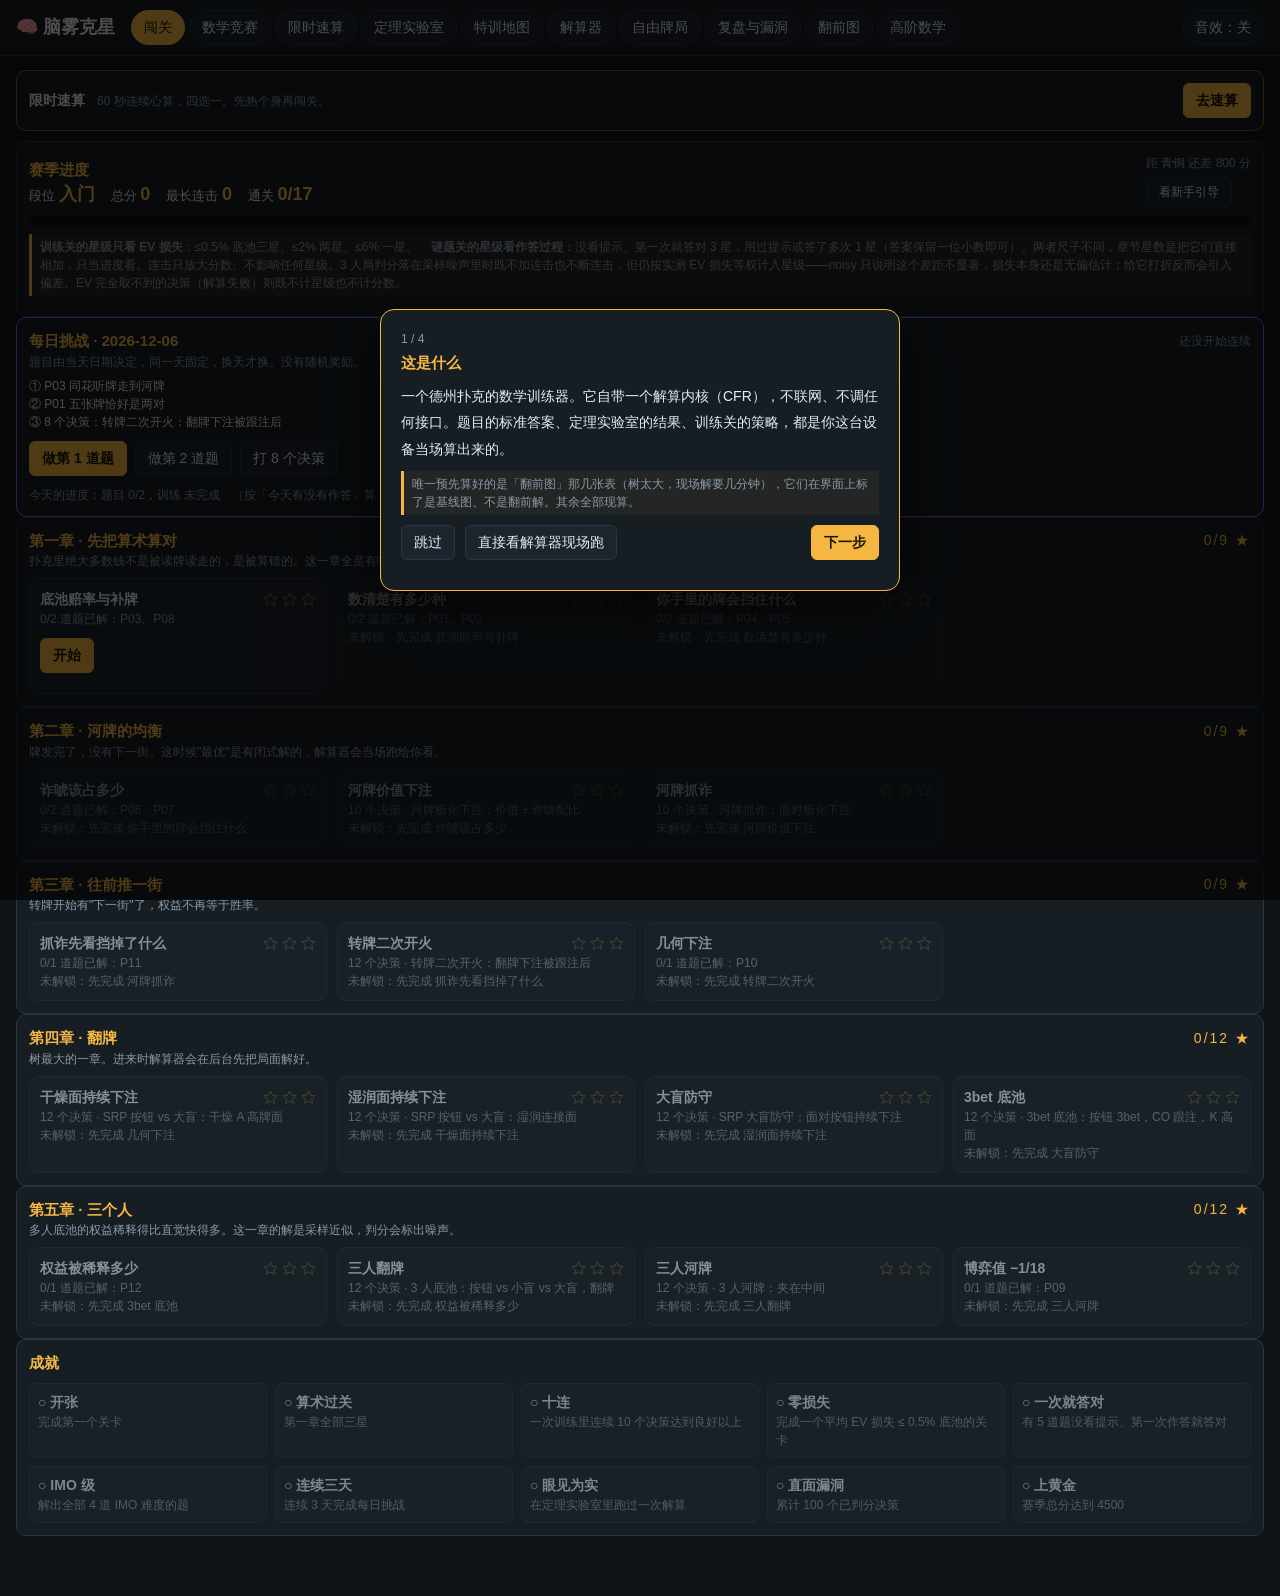
==== naowu/index.html @ 7220cd67 "加上 naowu/：脑雾克星的网页应用版（不进主页和站点地图，页面带 noindex） 由游戏仓库 node tools/build_pwa.mjs 生成的 dist/pwa/ 原样复制而来，67 个" ====
<!doctype html>
<html lang="zh-CN">
<head>
<meta charset="utf-8">
<meta name="viewport" content="width=device-width,initial-scale=1,viewport-fit=cover">
<meta name="color-scheme" content="dark">
<title>脑雾克星</title>
<link rel="stylesheet" href="css/style.css">
<!-- 网页应用（tools/build_pwa.mjs 加的）：清单、iPhone 主屏幕需要的标签；这个页面不让搜索引擎收录 -->
<meta name="robots" content="noindex,nofollow">
<meta name="theme-color" content="#161d23">
<meta name="apple-mobile-web-app-capable" content="yes">
<meta name="mobile-web-app-capable" content="yes">
<meta name="apple-mobile-web-app-status-bar-style" content="black-translucent">
<meta name="apple-mobile-web-app-title" content="脑雾克星">
<meta name="application-name" content="脑雾克星">
<meta name="format-detection" content="telephone=no">
<link rel="manifest" href="manifest.webmanifest">
<link rel="icon" type="image/png" sizes="192x192" href="icons/icon-192.png">
<link rel="apple-touch-icon" sizes="180x180" href="icons/apple-touch-icon.png">
<link rel="stylesheet" href="css/pwa.css">
</head>
<body>
<header>
  <h1>🧠 脑雾克星 <span class="muted small">博弈数学训练 · 鱿鱼解算内核 · 单机离线</span></h1>
  <nav id="nav">
    <button data-view="campaign" class="active">闯关</button>
    <button data-view="contest">数学竞赛</button>
    <button data-view="speed">限时速算</button>
    <button data-view="lab">定理实验室</button>
    <button data-view="drill">特训地图</button>
    <button data-view="solver">解算器</button>
    <button data-view="play">自由牌局</button>
    <button data-view="review">复盘与漏洞</button>
    <button data-view="preflop">翻前图</button>
    <button data-view="help">高阶数学</button>
  </nav>
</header>
<main id="app">
  <section class="view active" id="view-campaign"></section>
  <section class="view" id="view-contest"></section>
  <section class="view" id="view-lab"></section>
  <section class="view" id="view-solver"></section>
  <section class="view" id="view-drill"></section>
  <section class="view" id="view-play"></section>
  <section class="view" id="view-review"></section>
  <section class="view" id="view-preflop"></section>
  <section class="view" id="view-help"></section>
  <section class="view" id="view-speed"></section>
</main>
<!-- 模块注册表 → 预解算数据 → 各功能模块 → 启动。顺序只有两条要求：注册表最先、启动最后。 -->
<script>
window.addEventListener('load', function () {
  setTimeout(function () {
    if (window.__SQUID_READY__) return;
    var m = document.querySelector('main');
    if (!m) return;
    m.innerHTML = '<div style="max-width:640px;margin:40px auto;padding:16px 20px;border:1px solid #f5b642;border-radius:10px;background:#161d23;color:#e6edf3;line-height:1.9">'
      + "<h2 style=\"margin-top:0;color:#f5b642\">没能加载完整</h2><p>可能是第一次打开时网络断了，文件没下全。联网后刷新一次页面；离线缓存装好之后，断网也能打开。</p><p style=\"color:#8b9aa8\">还是不行的话，把浏览器里这个网站的数据清掉再打开（进度会一起清掉，先在别的设备上留好）。</p>" + '</div>';
  }, 0);
});
</script>
<script src="js/runtime.js"></script>
<script src="data/3max-100bb.js"></script>
<script src="data/eq169.js"></script>
<script src="data/hu-100bb.js"></script>
<script src="data/realization.js"></script>
<script src="data/solutions-drills.js"></script>
<script src="js/core/cards.js"></script>
<script src="js/core/equity.js"></script>
<script src="js/core/evaluator.js"></script>
<script src="js/core/range.js"></script>
<script src="js/engine/bot.js"></script>
<script src="js/engine/game.js"></script>
<script src="js/review/review.js"></script>
<script src="js/solver/cfr.js"></script>
<script src="js/solver/preflop.js"></script>
<script src="js/solver/squid.js"></script>
<script src="js/solver/tree.js"></script>
<script src="js/solver/worker.js"></script>
<script src="js/train/kuhn.js"></script>
<script src="js/train/notebook.js"></script>
<script src="js/train/puzzles.js"></script>
<script src="js/train/season.js"></script>
<script src="js/train/speed.js"></script>
<script src="js/train/training.js"></script>
<script src="js/ui/app.js"></script>
<script src="js/ui/cards.js"></script>
<script src="js/ui/chart.js"></script>
<script src="js/ui/clearcard.js"></script>
<script src="js/ui/data.js"></script>
<script src="js/ui/dom.js"></script>
<script src="js/ui/fx.js"></script>
<script src="js/ui/mobilenav.js"></script>
<script src="js/ui/progress.js"></script>
<script src="js/ui/review/growth.js"></script>
<script src="js/ui/review/history.js"></script>
<script src="js/ui/review/leaks.js"></script>
<script src="js/ui/review/mistakes.js"></script>
<script src="js/ui/review/transfer.js"></script>
<script src="js/ui/router.js"></script>
<script src="js/ui/selftest.js"></script>
<script src="js/ui/services.js"></script>
<script src="js/ui/settings.js"></script>
<script src="js/ui/sfx.js"></script>
<script src="js/ui/table.js"></script>
<script src="js/ui/views/campaign.js"></script>
<script src="js/ui/views/contest.js"></script>
<script src="js/ui/views/drill.js"></script>
<script src="js/ui/views/help.js"></script>
<script src="js/ui/views/lab.js"></script>
<script src="js/ui/views/play.js"></script>
<script src="js/ui/views/preflop.js"></script>
<script src="js/ui/views/review.js"></script>
<script src="js/ui/views/solver.js"></script>
<script src="js/ui/views/speed.js"></script>
<script src="js/ui/views/tour.js"></script>
<script src="js/start.js"></script>
<script src="pwa.js"></script>
</body>
</html>
---- naowu/css/style.css ----
/* 脑雾克星的全部样式。
   开发版 index.html 直接引用这个文件；node tools/build.mjs 打包时复制成 dist/脑雾克星/css/style.css。 */
:root{--bg:#0f1418;--panel:#161d23;--panel2:#1c252d;--line:#2a3640;--text:#e6edf3;--muted:#8b9aa8;--accent:#f5b642;--red:#ef4444;--green:#22c55e;--blue:#3b82f6;--purple:#8b5cf6;--f-num:"Bahnschrift","DIN Alternate","Roboto Condensed","Segoe UI","PingFang SC",sans-serif;--tabh:58px}
*{box-sizing:border-box}
html,body{margin:0;background:var(--bg);color:var(--text);font:14px/1.5 -apple-system,"Segoe UI","PingFang SC","Microsoft YaHei",sans-serif}
/* iPhone 横屏时不自动放大字号 */
html{-webkit-text-size-adjust:100%;text-size-adjust:100%}
button{font:inherit;color:inherit;background:var(--panel2);border:1px solid var(--line);border-radius:6px;padding:6px 12px;cursor:pointer}
button:hover{border-color:var(--accent)}
button.primary{background:var(--accent);color:#1a1200;border-color:var(--accent);font-weight:600}
button.danger{border-color:var(--red);color:#fca5a5}
button:disabled{opacity:.45;cursor:not-allowed}
input,select,textarea{font:inherit;color:inherit;background:#0b1014;border:1px solid var(--line);border-radius:6px;padding:5px 8px}
textarea{width:100%;min-height:54px;resize:vertical;font-family:ui-monospace,Consolas,monospace;font-size:12px}
input[type=number]{width:80px}
label{color:var(--muted);font-size:12px}
h1{font-size:18px;margin:0}
h2{font-size:15px;margin:0 0 8px;color:var(--accent)}
h3{font-size:13px;margin:12px 0 6px;color:var(--muted);text-transform:none}
.muted{color:var(--muted)}
.small{font-size:12px}
.mono{font-family:ui-monospace,Consolas,monospace}
/* 安全区（env(safe-area-inset-*)）：iPhone 全屏模式下顶栏让出刘海和状态栏，横屏时左右也让出；没有刘海的设备上这些都是 0 */
header{display:flex;align-items:center;gap:16px;padding:calc(10px + env(safe-area-inset-top,0px)) calc(16px + env(safe-area-inset-right,0px)) 10px calc(16px + env(safe-area-inset-left,0px));border-bottom:1px solid var(--line);background:var(--panel);position:sticky;top:0;z-index:5}
header nav{display:flex;gap:4px;flex-wrap:wrap}
header nav button{border-radius:20px}
header nav button.active{background:var(--accent);color:#1a1200;border-color:var(--accent)}
header .hdrsound{margin-left:auto;border-radius:20px;white-space:nowrap}
/* 导航有十个页面：中等宽度下把标题后面那行小字收起来，导航不折成两行 */
@media (min-width:701px) and (max-width:1400px){header h1 .muted{display:none}}
.sfxbtn.on{border-color:var(--accent);color:var(--accent)}
.toast{position:fixed;bottom:20px;left:50%;transform:translateX(-50%);background:#111;border:1px solid var(--accent);padding:8px 14px;border-radius:8px;z-index:99;max-width:80vw}
main{padding:14px calc(16px + env(safe-area-inset-right,0px)) 60px calc(16px + env(safe-area-inset-left,0px));max-width:1500px;margin:0 auto}
.view{display:none}.view.active{display:block}
.row{display:flex;gap:10px;flex-wrap:wrap;align-items:center}
.cols{display:grid;grid-template-columns:380px 1fr;gap:14px;align-items:start}
.cols.cols-even{grid-template-columns:1fr 1fr}
/* 窄屏一律单列。以前这里用内联 style 写死 1fr 1fr，内联优先级高于媒体查询，
   于是 375px 下 13x13 网格被压成每格 10px，牌桌也溢出屏幕。 */
@media (max-width:980px){.cols,.cols.cols-even{grid-template-columns:1fr}}
.panel{background:var(--panel);border:1px solid var(--line);border-radius:10px;padding:12px}
.field{display:flex;flex-direction:column;gap:3px;margin-bottom:8px}
.field.inline{flex-direction:row;align-items:center;gap:8px}
.grid13{display:grid;grid-template-columns:repeat(13,1fr);gap:2px;-webkit-user-select:none;user-select:none}
.grid13 .cell{aspect-ratio:1;display:flex;align-items:center;justify-content:center;font-size:10px;border-radius:3px;background:#0b1014;color:#cfd8e3;cursor:pointer;position:relative;overflow:hidden;border:1px solid transparent}
.grid13 .cell.on{border-color:rgba(255,255,255,.35)}
.grid13 .cell span{position:relative;z-index:1;text-shadow:0 0 3px #000}
.grid13 .cell .bar{position:absolute;inset:0}
.grid13 .cell.sel{outline:2px solid var(--accent)}
.legend{display:flex;gap:10px;flex-wrap:wrap;font-size:12px;margin:6px 0}
.legend i{display:inline-block;width:12px;height:12px;border-radius:2px;vertical-align:middle;margin-right:4px}
.bar-row{display:flex;align-items:center;gap:8px;margin:3px 0}
.bar-row .track{flex:1;height:14px;background:#0b1014;border-radius:3px;overflow:hidden}
.bar-row .fill{height:100%}
.crumbs{display:flex;gap:4px;flex-wrap:wrap;align-items:center;margin-bottom:8px}
.crumbs button{padding:2px 8px;font-size:12px}
.actions{display:flex;gap:8px;flex-wrap:wrap;align-items:center;margin:10px 0}
/* 自由牌局的弃牌 / 过牌 / 跟注 / 下注键：做大做醒目 */
.actions button.big{padding:12px 18px;font-size:15px;font-weight:600;border-radius:10px;min-width:88px}
/* 牌（src/ui/cards.js）。尺寸全由 --cw（牌宽，像素）推出，高 = 1.4 倍宽；不用 aspect-ratio，旧安卓内核不认。
   四色：黑桃黑、红心红、方块蓝、梅花绿。.in 绕 Y 轴转 180° 就是翻牌。 */
.pc{display:inline-block;position:relative;width:var(--cw,36px);height:calc(var(--cw,36px)*1.4);perspective:600px;flex:none;vertical-align:middle}
.pc .in{position:absolute;left:0;top:0;width:100%;height:100%;transform-style:preserve-3d;transition:transform .45s cubic-bezier(.2,.7,.2,1)}
.pc.down .in{transform:rotateY(180deg)}
.pc .f,.pc .b{position:absolute;left:0;top:0;right:0;bottom:0;border-radius:calc(var(--cw,36px)*.11);backface-visibility:hidden;-webkit-backface-visibility:hidden;box-shadow:0 2px 5px rgba(0,0,0,.45)}
.pc .f{background:linear-gradient(170deg,#fff,#fbfaf6 60%,#ece9df);color:#111;overflow:hidden}
.pc.h .f{color:#c81e1e}.pc.d .f{color:#1d4ed8}.pc.c .f{color:#15803d}
.pc .r{position:absolute;left:calc(var(--cw,36px)*.1);top:calc(var(--cw,36px)*.03);font:700 calc(var(--cw,36px)*.44)/1.1 var(--f-num);letter-spacing:-.04em}
.pc svg{fill:currentColor;position:absolute}
.pc .su{width:calc(var(--cw,36px)*.27);height:calc(var(--cw,36px)*.27);left:calc(var(--cw,36px)*.1);top:calc(var(--cw,36px)*.52)}
.pc .big{width:calc(var(--cw,36px)*.56);height:calc(var(--cw,36px)*.56);right:calc(var(--cw,36px)*.06);bottom:calc(var(--cw,36px)*.08);opacity:.92}
.pc .b{transform:rotateY(180deg);background-color:#1b2a38;border:calc(var(--cw,36px)*.06) solid #f1eee4;
  background-image:repeating-linear-gradient(45deg,rgba(245,182,66,.2) 0 2px,transparent 2px 7px),repeating-linear-gradient(-45deg,rgba(245,182,66,.2) 0 2px,transparent 2px 7px)}
.cards{display:inline-flex;align-items:center;--cw:36px}
.cards .pc{margin-right:4px}
.cards.small{--cw:26px}
/* 筹码 */
.chips{display:inline-flex;align-items:center}
.chip{display:inline-block;width:1.35em;height:1.35em;border-radius:50%;background:var(--c,#d8dde2);border:.2em dashed rgba(255,255,255,.88);box-shadow:0 1px 2px rgba(0,0,0,.55),inset 0 0 0 .1em rgba(0,0,0,.28);flex:none}
.chip+.chip{margin-left:-.75em}
.c1{--c:#cfd6dc}.c5{--c:#c8323f}.c25{--c:#1f8a54}.c100{--c:#23272c}
/* 牌桌（src/ui/table.js）。毡面高度、牌宽 --cw/--cwo/--cwh、各元素的 left/top 都由脚本按量到的宽度写成像素；
   居中用的 transform 只写在外层，动画只动内层（.bet-in、.pot-in、.fly-in、牌），不用独立的 translate/scale 属性。 */
.ptable{max-width:900px;margin:10px auto}
.ptable .rail{background:linear-gradient(175deg,#2c363f,#141a1f);box-shadow:0 18px 40px rgba(0,0,0,.5),inset 0 1px 0 rgba(255,255,255,.08)}
.ptable .felt{position:relative;height:300px;background:radial-gradient(ellipse at 50% 38%,#1f7a52,#17593d 55%,#0e3b29);box-shadow:inset 0 0 0 2px rgba(245,182,66,.35),inset 0 0 38px rgba(0,0,0,.55);font-size:13px}
.ptable .felt:before{content:"";position:absolute;left:6%;right:6%;top:9%;bottom:9%;border:1px solid rgba(255,255,255,.07);border-radius:inherit;pointer-events:none}
.ptable .mark,.ptable .board,.ptable .pot,.ptable .seat,.ptable .bet,.ptable .dbtn,.ptable .fly{position:absolute;left:50%;top:50%;transform:translate(-50%,-50%)}
.ptable [hidden]{display:none}
.ptable .mark{font:700 1.15em/1 var(--f-num);letter-spacing:.5em;color:rgba(255,255,255,.09);white-space:nowrap;pointer-events:none}
.ptable .board{display:flex}
.ptable .board>*{margin:0 calc(var(--cw)*.07)}
.ptable .slot{display:inline-block;width:var(--cw);height:calc(var(--cw)*1.4);border-radius:calc(var(--cw)*.11);border:1px dashed rgba(255,255,255,.16)}
.ptable .pot-in,.ptable .bet-in{display:flex;align-items:center;white-space:nowrap;font:600 1em/1.4 var(--f-num)}
.ptable .pot-in{background:rgba(6,14,10,.55);border-radius:99px;padding:.25em .8em .25em .45em}
.ptable .pot .lbl{margin:0 .35em 0 .5em}
.ptable .pot b{color:#ffe08a;font-size:1.15em}
.ptable .pot.done{opacity:.6}
.ptable .bet b{margin-left:.4em;font-weight:600}
.ptable .seat{display:flex;flex-direction:column;align-items:center}
.ptable .seat.me{flex-direction:column-reverse}
.ptable .plate{display:flex;align-items:center;background:rgba(9,13,16,.86);border:1px solid rgba(255,255,255,.12);border-radius:99px;padding:.25em .9em .25em .25em;white-space:nowrap;transition:border-color .2s,box-shadow .2s}
.ptable .av{width:2.1em;height:2.1em;border-radius:50%;display:flex;align-items:center;justify-content:center;font-weight:700;background:linear-gradient(140deg,#3a4753,#222b33);color:var(--text);flex:none;margin-right:.55em}
.ptable .seat.me .av{background:linear-gradient(140deg,#f7c868,#d99520);color:#1a1200}
.ptable .who{display:flex;flex-direction:column;line-height:1.2}
.ptable .who b{font-weight:600}
.ptable .who i{font-style:normal;font-size:.78em;color:var(--muted);letter-spacing:.06em}
.ptable .stk{font:600 1.05em/1 var(--f-num);color:#ffe08a;margin-left:.6em}
.ptable .hole{display:flex;--cw:var(--cwo);min-height:calc(var(--cw)*1.4);margin-top:calc(var(--cw)*.12)}
.ptable .seat.me .hole{--cw:var(--cwh);margin:0 0 calc(var(--cw)*.1)}
.ptable .hc{display:inline-block}
.ptable .hc+.hc{margin-left:calc(var(--cw)*.08)}
.ptable .seat.me .hc:first-child{transform:rotate(-4deg)}
.ptable .seat.me .hc:last-child{transform:rotate(4deg);margin-left:calc(var(--cw)*-.12)}
.ptable .seat.acting .plate{border-color:var(--accent);box-shadow:0 0 0 3px rgba(245,182,66,.28);animation:ptpulse 1.3s ease-in-out infinite}
.ptable .seat.folded .hole{opacity:.25;filter:grayscale(1)}
.ptable .seat.folded .plate{opacity:.55}
.ptable .seat.win .plate{border-color:#3ddc84;box-shadow:0 0 0 3px rgba(61,220,132,.3),0 0 26px rgba(61,220,132,.5)}
@keyframes ptpulse{50%{box-shadow:0 0 0 7px rgba(245,182,66,.1)}}
.ptable .say{position:absolute;left:50%;top:72%;z-index:3;background:var(--text);color:#111;font-weight:700;border-radius:99px;padding:.3em .9em;white-space:nowrap;opacity:0;transform:translate(-50%,-50%) scale(.8);transition:opacity .16s,transform .16s;pointer-events:none;box-shadow:0 4px 12px rgba(0,0,0,.45)}
.ptable .say.on{opacity:1;transform:translate(-50%,-50%) scale(1)}
.ptable .seat.me .say{top:30%}
.ptable .dbtn span{display:block;width:1.9em;height:1.9em;border-radius:50%;background:#f4f1e8;color:#111;font:700 1em/1.9em var(--f-num);text-align:center;box-shadow:0 2px 4px rgba(0,0,0,.5)}
.ptable .fly{z-index:4;pointer-events:none}
.ptable .fly-in{display:block}
.ptable.narrow .who i,.ptable.narrow .mark{display:none}
@media (prefers-reduced-motion:reduce){.pc .in,.ptable .plate,.ptable .say{transition:none}.ptable .seat.acting .plate{animation:none}}
.log{max-height:220px;overflow:auto;font-family:ui-monospace,Consolas,monospace;font-size:12px;background:#0b1014;padding:8px;border-radius:6px;white-space:pre-wrap}
.progress{height:8px;background:#0b1014;border-radius:4px;overflow:hidden;margin:6px 0}
.progress div{height:100%;background:var(--accent);width:0}
table.tbl{border-collapse:collapse;width:100%;font-size:12px}
table.tbl th,table.tbl td{border-bottom:1px solid var(--line);padding:4px 6px;text-align:left}
table.tbl th{color:var(--muted);font-weight:500}
.grade{display:inline-block;padding:2px 8px;border-radius:12px;font-weight:600}
.grade.完美{background:#14532d;color:#86efac}.grade.良好{background:#1e3a8a;color:#bfdbfe}.grade.小错{background:#78350f;color:#fde68a}.grade.大错{background:#7f1d1d;color:#fecaca}.grade.无法判分{background:#2a3640;color:#cbd5e1}
.map{display:grid;grid-template-columns:repeat(auto-fill,minmax(260px,1fr));gap:10px}
.map .node{background:var(--panel2);border:1px solid var(--line);border-radius:10px;padding:10px}
.map .node.locked{opacity:.55}
.map .node.mastered{border-color:var(--green)}
.tag{display:inline-block;font-size:11px;padding:1px 6px;border-radius:10px;background:#0b1014;border:1px solid var(--line);margin-right:4px}
.note{font-size:12px;color:var(--muted);border-left:3px solid var(--accent);padding:4px 8px;margin:8px 0;background:rgba(245,182,66,.06)}
.kv{display:grid;grid-template-columns:auto 1fr;gap:2px 10px;font-size:12px}
.kv b{color:var(--muted);font-weight:500}
.hidden{display:none!important}
.scroll-x{overflow-x:auto}
pre.review{white-space:pre-wrap;font:12px/1.6 ui-monospace,Consolas,monospace;background:#0b1014;padding:10px;border-radius:6px}
.hand-log-item{padding:4px 0;border-bottom:1px dashed var(--line);font-size:12px}
.slider{width:200px}
.pf-path button{margin:2px}
/* 自由牌局的操作区（views/play.js）：快捷档位 + 滑杆 + 金额框一块，三个大键一排 */
.playact .betctl{display:flex;gap:8px;flex-wrap:wrap;align-items:center}
.playact .quick{display:flex;gap:4px;flex-wrap:wrap}
.playact .betamt{display:flex;gap:8px;align-items:center}
.playact .heroact{display:flex;gap:8px;flex-wrap:wrap;align-items:center}
input.betrange{width:200px;height:28px;padding:0;border:0;background:none;accent-color:var(--accent)}
/* 反馈动效（src/ui/fx.js、src/ui/clearcard.js）：星、评级与连击标签、EV 损失刻度条、过关卡片。
   动画只在元素带 .go 时播，全部只动 transform/opacity；减少动态效果时见文件末尾，一律直接到位。 */
.stars3{display:inline-flex;gap:4px;vertical-align:middle;margin-left:4px}
.stars3 svg{width:20px;height:20px;fill:var(--accent);filter:drop-shadow(0 0 6px rgba(245,182,66,.5))}
.stars3 svg.off{fill:none;stroke:rgba(245,182,66,.45);stroke-width:1.4;filter:none}
.stars3.sm svg{width:15px;height:15px;filter:none}
.stars3.lg{gap:10px;margin:6px 0}
.stars3.lg svg{width:44px;height:44px;filter:drop-shadow(0 0 10px rgba(245,182,66,.55))}
.stars3.lg svg.off{filter:none}
.stars3.go svg.on{animation:fxpop .5s cubic-bezier(.2,1.6,.4,1) both}
.stars3.go svg.on:nth-child(2){animation-delay:.22s}
.stars3.go svg.on:nth-child(3){animation-delay:.44s}
@keyframes fxpop{from{transform:scale(0) rotate(-40deg);opacity:0}to{transform:none;opacity:1}}
.drow{display:flex;gap:10px;align-items:center;flex-wrap:wrap;margin-bottom:8px}
.pill{display:inline-block;padding:4px 12px;border-radius:99px;font-weight:700;font-size:13px}
.pill.grade.go{animation:fxpill .4s cubic-bezier(.2,1.6,.4,1) both}
@keyframes fxpill{from{transform:scale(.3);opacity:0}to{transform:none;opacity:1}}
.pill.combo{background:#6d3fd6;color:#fff;font-family:var(--f-num)}
.pill.combo.go{animation:fxbump .45s cubic-bezier(.2,1.8,.4,1)}
@keyframes fxbump{from{transform:scale(1.6)}to{transform:none}}
.evloss{font:600 14px/1.3 var(--f-num)}
.evscale{margin:2px 0 10px;max-width:640px}
.evbar{position:relative;height:10px;border-radius:5px;background:#0a0f13;box-shadow:inset 0 0 0 1px var(--line)}
.evbar .fill{position:absolute;left:0;top:0;bottom:0;border-radius:5px;transform-origin:left center}
.evbar .fill.s3{background:#22c55e}.evbar .fill.s2{background:#3b82f6}.evbar .fill.s1{background:#f59e0b}.evbar .fill.s0{background:#ef4444}
.evscale.go .fill{animation:fxgrow .7s ease-out both}
@keyframes fxgrow{from{transform:scaleX(0)}to{transform:none}}
.evbar .gate{position:absolute;top:-3px;bottom:-3px;width:2px;margin-left:-1px;background:rgba(230,237,243,.6);border-radius:1px}
.evticks{position:relative;height:16px;margin-top:3px;font:11px/16px var(--f-num);color:var(--muted)}
.evticks span{position:absolute;top:0;transform:translateX(-50%);white-space:nowrap}
.evticks span.end{left:auto;right:0;transform:none}
.clear{background:radial-gradient(ellipse at 50% 0,rgba(245,182,66,.16),transparent 62%),var(--panel);border:1px solid rgba(245,182,66,.45);border-radius:14px;padding:22px;display:flex;flex-direction:column;align-items:center;gap:8px;text-align:center;margin:8px 0}
.clear.dim{background:var(--panel);border-color:var(--line)}
.clear .eb{font-size:12px;letter-spacing:.3em;color:var(--accent)}
.clear.dim .eb{color:var(--muted)}
.clear .nm{font:700 20px/1.3 var(--f-num)}
.clear .why{color:var(--muted);font-size:13px;max-width:62ch}
.clear .rankup{font-weight:700;color:#e9d5ff;background:rgba(139,92,246,.18);border:1px solid var(--purple);border-radius:99px;padding:3px 14px}
.clear .actions{justify-content:center;margin:6px 0 0}
.verdict+.clear{margin-top:12px}
/* 手机布局的底部导航与「更多」面板（src/ui/mobilenav.js）：电脑宽度下整块不出现 */
.tabbar,.sheet,.sheetmask{display:none}
.ico svg{display:block;width:22px;height:22px;fill:none;stroke:currentColor;stroke-width:1.8;stroke-linecap:round;stroke-linejoin:round}
@media (max-width:700px){
  header{flex-wrap:wrap;gap:8px;padding:calc(8px + env(safe-area-inset-top,0px)) calc(10px + env(safe-area-inset-right,0px)) 8px calc(10px + env(safe-area-inset-left,0px))}
  header nav,header .hdrsound{display:none}
  .toast{bottom:calc(var(--tabh) + env(safe-area-inset-bottom,0px) + 12px)}
  .tabbar{display:grid;grid-template-columns:repeat(5,1fr);position:fixed;left:0;right:0;bottom:0;z-index:20;height:calc(var(--tabh) + env(safe-area-inset-bottom,0px));padding:5px calc(4px + env(safe-area-inset-right,0px)) env(safe-area-inset-bottom,0px) calc(4px + env(safe-area-inset-left,0px));background:var(--panel);border-top:1px solid var(--line)}
  .tabbar button{display:flex;flex-direction:column;align-items:center;justify-content:center;gap:3px;background:none;border:0;border-radius:10px;padding:0;height:calc(var(--tabh) - 10px);font-size:11px;line-height:1;color:var(--muted)}
  .tabbar button.on{color:var(--accent)}
  .sheetmask.open{display:block;position:fixed;left:0;right:0;top:0;bottom:0;z-index:18;background:rgba(0,0,0,.55)}
  .sheet.open{display:block;position:fixed;left:0;right:0;bottom:calc(var(--tabh) + env(safe-area-inset-bottom,0px));z-index:19;background:var(--panel);border:1px solid var(--line);border-bottom:0;border-radius:16px 16px 0 0;padding:8px calc(14px + env(safe-area-inset-right,0px)) 14px calc(14px + env(safe-area-inset-left,0px));box-shadow:0 -12px 32px rgba(0,0,0,.45);animation:fxsheet .22s ease-out both}
  @keyframes fxsheet{from{transform:translateY(100%)}to{transform:none}}
  .sheet .grip{width:40px;height:4px;border-radius:2px;background:var(--line);margin:0 auto 10px}
  .sheetgrid{display:grid;grid-template-columns:repeat(3,1fr);gap:8px}
  .sheetgrid button{display:flex;flex-direction:column;align-items:center;gap:6px;padding:12px 4px;font-size:12px;border-radius:10px}
  .sheetgrid button.on{border-color:var(--accent);color:var(--accent)}
  .sheetfoot{margin-top:10px;display:flex;justify-content:flex-end}
  .sheetfoot .sfxbtn{min-height:40px;padding:6px 16px;border-radius:20px}
  .playact{flex-direction:column;align-items:stretch}
  .playact .betctl{flex-direction:column;align-items:stretch;gap:6px}
  .playact .quick{display:grid;grid-template-columns:repeat(5,1fr);gap:6px}
  .playact .quick button{padding:8px 0}
  .playact .betamt input.betrange{flex:1;width:auto;min-width:0}
  .playact .heroact{flex-wrap:nowrap}
  .playact .heroact button.big{flex:1 1 0;min-width:0;min-height:48px;padding:6px 4px;font-size:14px;line-height:1.2}
  .playact .heroact button.bet{flex-grow:1.4}
  .clear{padding:18px 12px}
  h1{font-size:16px;width:100%}
  header nav{gap:3px}
  header nav button{padding:4px 9px;font-size:12px}
  /* 底部留出底栏的高度（含安全区）再加 24 像素，最后一行内容和按钮不被底栏挡住 */
  main{padding:10px calc(8px + env(safe-area-inset-right,0px)) calc(var(--tabh) + env(safe-area-inset-bottom,0px) + 24px) calc(8px + env(safe-area-inset-left,0px))}
  .grid13{gap:1px}
  .grid13 .cell{font-size:8px}
  .cards{--cw:28px}
  .cards.small{--cw:22px}
  .plist,.labgrid,.map{grid-template-columns:1fr}
  .answer-row input{width:100%}
  .cmp{grid-template-columns:1fr;gap:4px}
  .cmp .eq{display:none}
  input[type=number]{width:70px}
  .spopt{min-height:60px;font-size:18px}
  .spq .sptext{font-size:15px}
}
/* 数学竞赛 */
.tiers{display:flex;gap:8px;flex-wrap:wrap;margin:8px 0}
.tiers button{border-radius:20px}
.tiers button.on{background:var(--purple);border-color:var(--purple);color:#fff}
.plist{display:grid;grid-template-columns:repeat(auto-fill,minmax(300px,1fr));gap:10px}
.pcard{background:var(--panel2);border:1px solid var(--line);border-radius:10px;padding:10px;cursor:pointer;position:relative}
.pcard:hover{border-color:var(--accent)}
.pcard.solved{border-color:var(--green)}
.pcard .pid{font-family:ui-monospace,Consolas,monospace;color:var(--muted);font-size:11px}
.pcard .ptitle{font-weight:600;margin:2px 0 4px}
.stars{color:var(--accent);letter-spacing:2px}
.tierbadge{display:inline-block;font-size:11px;padding:1px 8px;border-radius:10px;font-weight:600}
.tierbadge.省赛{background:#14532d;color:#86efac}
.tierbadge.国赛{background:#1e3a8a;color:#bfdbfe}
.tierbadge.IMO{background:#581c87;color:#e9d5ff}
.pbody{max-width:820px}
.statement{font-size:15px;line-height:1.8;background:var(--panel2);border-radius:8px;padding:12px;margin:8px 0}
.answer-row{display:flex;gap:8px;align-items:center;margin:10px 0;flex-wrap:wrap}
.answer-row input{width:220px;font-size:16px;font-family:ui-monospace,Consolas,monospace}
.verdict{padding:10px;border-radius:8px;margin:8px 0;font-size:14px}
.verdict.right{background:rgba(34,197,94,.12);border:1px solid var(--green)}
.verdict.wrong{background:rgba(239,68,68,.12);border:1px solid var(--red)}
.evidence{font-size:12px;background:#0b1014;border:1px dashed var(--line);border-radius:8px;padding:10px;margin:8px 0;line-height:1.7}
.evidence h4{margin:0 0 6px;font-size:12px;color:var(--accent)}
.hintbox{font-size:13px;border-left:3px solid var(--blue);padding:6px 10px;margin:6px 0;background:rgba(59,130,246,.07)}
.derivation{font-size:13px;line-height:1.9;background:rgba(139,92,246,.07);border-left:3px solid var(--purple);padding:8px 12px;border-radius:0 6px 6px 0}
.scoreline{display:flex;gap:16px;flex-wrap:wrap;font-size:13px;align-items:center}
.scoreline b{color:var(--accent);font-size:18px}
/* 定理实验室 */
.labgrid{display:grid;grid-template-columns:repeat(auto-fill,minmax(340px,1fr));gap:12px}
.cmp{display:grid;grid-template-columns:1fr auto 1fr;gap:8px;align-items:center;margin:8px 0;font-family:ui-monospace,Consolas,monospace;font-size:13px}
.cmp .box{background:#0b1014;border:1px solid var(--line);border-radius:6px;padding:8px;text-align:center}
.cmp .box b{display:block;font-size:20px;color:var(--accent)}
.cmp .box .lbl{font-size:11px;color:var(--muted);font-family:inherit}
.cmp .eq{font-size:20px;color:var(--muted)}
.curve{width:100%;height:120px;background:#0b1014;border-radius:6px}
/* 闯关 */
.rankbar{height:10px;background:#0b1014;border-radius:5px;overflow:hidden;margin:8px 0}
.rankbar div{height:100%;background:linear-gradient(90deg,var(--accent),var(--purple))}
.panel.daily{border-color:var(--purple)}
.panel.daily.done{opacity:.7}
.achgrid{display:grid;grid-template-columns:repeat(auto-fill,minmax(200px,1fr));gap:8px}
.ach{background:var(--panel2);border:1px solid var(--line);border-radius:8px;padding:8px;opacity:.5}
.ach.done{opacity:1;border-color:var(--green)}
.combo{display:inline-block;padding:2px 10px;border-radius:12px;background:var(--purple);color:#fff;font-weight:700}
.levelbar{display:flex;gap:10px;align-items:center;flex-wrap:wrap;background:var(--panel2);border:1px solid var(--purple);border-radius:8px;padding:8px 10px;margin-bottom:10px}
/* 限时速算（src/ui/views/speed.js） */
.spentry{display:flex;align-items:center;justify-content:space-between;gap:10px;flex-wrap:wrap;margin-bottom:10px;border-color:rgba(245,182,66,.45)}
.spgame{max-width:760px}
.sptimer{height:14px;border-radius:7px;background:#0a0f13;box-shadow:inset 0 0 0 1px var(--line);overflow:hidden}
.sptimer div{height:100%;width:100%;background:linear-gradient(90deg,var(--accent),#ffd27a);border-radius:7px}
.sptimer div.low{background:linear-gradient(90deg,var(--red),#f87171)}
.spstat{justify-content:space-between;margin:6px 0 10px;font-size:13px}
.spstat b{font:700 20px/1 var(--f-num);color:var(--accent)}
.spq .sptext{font-size:16px;line-height:1.7;margin:4px 0 8px}
.spcards{display:flex;gap:14px;flex-wrap:wrap;margin:4px 0 10px}
.spcards label{display:block;margin-bottom:3px}
.spopts{display:grid;grid-template-columns:1fr 1fr;gap:10px;margin:10px 0}
.spopt{min-height:56px;font:700 19px/1.2 var(--f-num);border-radius:12px;padding:8px 6px;background:var(--panel2)}
.spopt:disabled{opacity:1;cursor:default}
.spopt.right{background:rgba(34,197,94,.22);border-color:var(--green);color:#bbf7d0}
.spopt.wrong{background:rgba(239,68,68,.2);border-color:var(--red);color:#fecaca}
.spopt.right.go{animation:spflash .26s ease-out}
@keyframes spflash{from{box-shadow:0 0 0 0 rgba(34,197,94,.75)}to{box-shadow:0 0 0 10px rgba(34,197,94,0)}}
.sphow{min-height:24px}
.sphowline{font-size:14px;line-height:1.7;background:rgba(139,92,246,.08);border-left:3px solid var(--purple);padding:6px 10px;border-radius:0 6px 6px 0}
.sphowline .spmental{color:#fde68a}
.sptypes{display:flex;gap:8px;flex-wrap:wrap;margin-top:8px}
.sptypes button{border-radius:20px;min-height:40px}
.sptypes button.on{background:var(--accent);border-color:var(--accent);color:#1a1200;font-weight:600}
.sptbl{max-width:520px}
.sptbl tr.weak td{color:#fde68a}
.spend .spbig{font:700 22px/1.3 var(--f-num)}
.spend .spbig b{font-size:44px;color:var(--accent);margin:0 4px}
.spend .tbl{margin:4px auto}
/* 新手引导 */
.tourmask{position:fixed;inset:0;background:rgba(0,0,0,.68);display:flex;align-items:center;justify-content:center;z-index:50;padding:20px}
.tourcard{background:var(--panel);border:1px solid var(--accent);border-radius:14px;padding:20px;max-width:520px;width:100%;box-shadow:0 20px 60px rgba(0,0,0,.6)}
.tourcard h2{margin:4px 0 0}
/* 复盘与漏洞（src/ui/views/review.js 与 src/ui/review/）：四个分页签、错题本、成长曲线 */
.rvtabs{display:grid;grid-template-columns:repeat(4,1fr);gap:6px;max-width:640px;margin:0 0 12px}
.rvtabs button{border-radius:20px;padding:8px 4px;min-height:40px;line-height:1.2}
.rvtabs button.on{background:var(--accent);border-color:var(--accent);color:#1a1200;font-weight:600}
.rvbody>*+*{margin-top:12px}
.rvempty{font-size:13px}
.mblist{display:grid;grid-template-columns:repeat(auto-fill,minmax(320px,1fr));gap:10px;margin-top:8px}
.mbgroup{background:var(--panel2);border:1px solid var(--line);border-radius:10px;padding:10px;min-width:0}
.mbhead{display:flex;gap:6px;align-items:center;flex-wrap:wrap;margin-bottom:4px}
.mbex{display:flex;gap:12px;flex-wrap:wrap;align-items:flex-end;margin:8px 0}
.mbcards{display:flex;gap:12px;flex-wrap:wrap}
.mbcards label{display:block;margin-bottom:3px}
.mbafter{border-left:3px solid var(--blue);padding:2px 8px;margin-top:6px}
.mbgroup .actions{margin:8px 0 0}
.rvclaim{font-size:14px;margin:4px 0 8px}
.rvpz th,.rvpz td,.rvsp th,.rvsp td{white-space:nowrap}
.rvpz td:nth-child(2){white-space:normal;min-width:6em}
.rvpz button,.rvsp button{white-space:nowrap}
.chart{margin:6px 0}
.chartsvg{width:100%;overflow:hidden}
.chartsvg svg{display:block;width:100%;height:auto;overflow:visible}
.chart text{fill:var(--muted);font-family:var(--f-num)}
.chart .atitle{fill:var(--text)}
.chart .ygrid{stroke:var(--line);stroke-width:1}
.chart .axis{stroke:var(--muted);stroke-width:1}
.chart .xtickmark{stroke:var(--muted)}
.chart .hline{stroke-width:1.5;stroke-dasharray:5 4;stroke:var(--muted)}
.chart .hline.g3{stroke:var(--green)}.chart .hlabel.g3{fill:var(--green)}
.chart .hline.g2{stroke:var(--blue)}.chart .hlabel.g2{fill:var(--blue)}
.chart .hline.g1{stroke:var(--accent)}.chart .hlabel.g1{fill:var(--accent)}
.chart .hline.best{stroke:var(--purple)}.chart .hlabel.best{fill:var(--purple)}
.chart .hlabel{paint-order:stroke;stroke:var(--panel);stroke-width:3px}
.chart .trend{fill:none;stroke:var(--text);stroke-width:1.5;opacity:.75}
.chart .pt{cursor:pointer;outline:none}
.chart .pt .dot{fill:var(--text);stroke:var(--text);stroke-width:1.5}
.chart .pt.hollow .dot{fill:var(--panel)}
.chart .pt .mark{fill:var(--red)}
.chart .pt .caplabel{fill:var(--red);font-weight:600;paint-order:stroke;stroke:var(--panel);stroke-width:3px}
.chart .pt .hit{fill:transparent;stroke:none}
.chart .pt.on .dot,.chart .pt:focus .dot{stroke:var(--accent);stroke-width:3}
.chart .pt{animation:chartin .4s ease-out both}
@keyframes chartin{from{opacity:0}to{opacity:1}}
.chartdetail{min-height:20px;color:var(--text);margin-top:2px}
.chartlegend{display:flex;gap:12px;flex-wrap:wrap;color:var(--muted);margin:4px 0}
.chartlegend .lg{display:inline-block;vertical-align:middle;margin-right:4px}
.chartlegend .lg.dot{width:9px;height:9px;border-radius:50%;background:var(--text);border:1.5px solid var(--text)}
.chartlegend .lg.dot.hollow{background:var(--panel)}
.chartlegend .lg.tri{width:0;height:0;border-left:6px solid transparent;border-right:6px solid transparent;border-bottom:10px solid var(--red)}
.chartlegend .lg.gate{width:18px;height:0;border-top:2px dashed var(--muted)}
.chartlegend .lg.gate.best{border-top-color:var(--purple)}
.charttbl{margin:8px 0 0}
.charttbl summary{cursor:pointer;color:var(--accent);font-size:13px;padding:4px 0}
@media (max-width:700px){
  .rvtabs{gap:4px}
  .rvtabs button{font-size:13px;padding:6px 2px}
  .mblist{grid-template-columns:1fr}
  .rvpz th,.rvpz td,.rvsp th,.rvsp td{padding:4px 3px}
  .rvpz button,.rvsp button{padding:4px 8px}
}
/* 手机上（窄屏或触屏）输入框、下拉框、滑杆的字号不小于 16 像素：iPhone 一点小于 16 像素的输入框就把整页放大 */
@media (max-width:700px),(pointer:coarse){input,select,textarea{font-size:16px}}
/* 「历史与数据」的数据面板（src/ui/review/transfer.js）：复制进度、粘贴导入、两步确认 */
.xfpanel h3{margin-top:14px}
.xfpanel h3:first-of-type{margin-top:4px}
.xfout:empty,.xfstage:empty{display:none}
.xfout,.xfstage{margin:8px 0}
.xftext,.xfpaste{min-height:96px;word-break:break-all}
.xfpreview{background:var(--panel2);border:1px solid var(--accent);border-radius:8px;padding:10px;line-height:1.8}
.xfpreview>*+*{margin-top:6px}
.xfreset{gap:8px}
/* 系统要求减少动态效果：反馈动效与「更多」面板一律不播，直接停在终态 */
@media (prefers-reduced-motion:reduce){.stars3 svg,.pill,.evbar .fill,.sheet,.spopt,.chart .pt{animation:none!important}}
---- naowu/css/pwa.css ----
/* 脑雾克星 · 网页应用专用的样式（安装提示、新版本提示）。只在 dist/pwa/ 里有，颜色沿用 style.css 的变量。 */
.pwatip{display:flex;align-items:center;gap:10px;margin:8px auto 0;max-width:1500px;padding:10px calc(12px + env(safe-area-inset-right,0px)) 10px calc(12px + env(safe-area-inset-left,0px));
  background:rgba(245,182,66,.1);border:1px solid rgba(245,182,66,.5);border-left:0;border-right:0;font-size:14px;line-height:1.6}
.pwatiptext{flex:1;min-width:0}
.pwatipclose{flex:none;width:40px;height:40px;padding:0;border-radius:50%;font-size:22px;line-height:1;background:none;color:var(--muted)}
/* 新版本提示：贴在屏幕下方、底栏上沿之上，不挡操作区中间；点了才更新 */
.pwaupdate{position:fixed;left:50%;bottom:calc(16px + env(safe-area-inset-bottom,0px));transform:translateX(-50%);z-index:40;max-width:calc(100vw - 32px);
  padding:10px 18px;border-radius:99px;background:var(--accent);color:#1a1200;border:0;font-weight:700;box-shadow:0 6px 20px rgba(0,0,0,.5);white-space:nowrap}
.pwaupdate:disabled{opacity:.8}
@media (max-width:700px){.pwaupdate{bottom:calc(var(--tabh) + env(safe-area-inset-bottom,0px) + 10px)}}
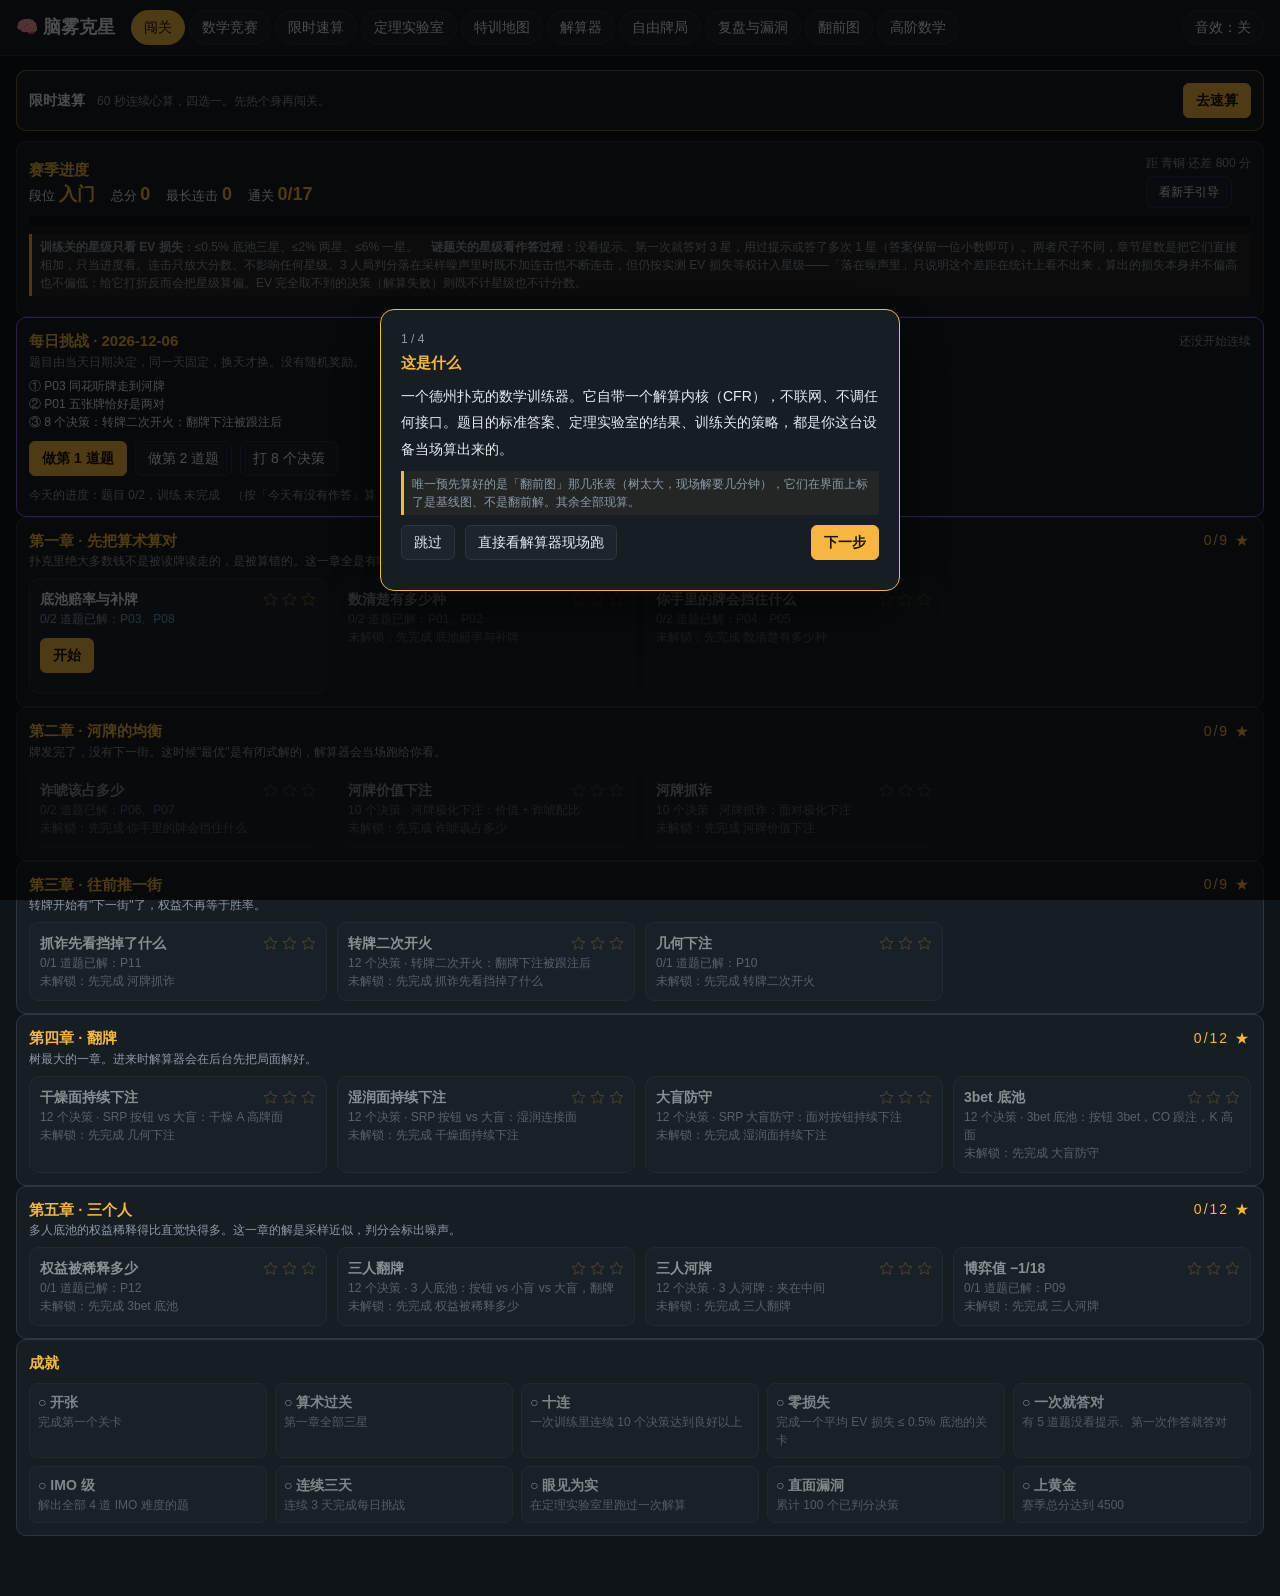
==== commit 66fcd377: "naowu/ 更新到 v0.13：数学竞赛加变式练习" ====
--- a/naowu/index.html
+++ b/naowu/index.html
@@ -84,13 +84,25 @@
 <script src="js/train/season.js"></script>
 <script src="js/train/speed.js"></script>
 <script src="js/train/training.js"></script>
+<script src="js/train/variants/betting.js"></script>
+<script src="js/train/variants/common.js"></script>
+<script src="js/train/variants/counting.js"></script>
+<script src="js/train/variants/draws.js"></script>
+<script src="js/train/variants/index.js"></script>
+<script src="js/train/variants/ranges.js"></script>
+<script src="js/train/variants/record.js"></script>
+<script src="js/train/variants/showdown.js"></script>
+<script src="js/train/variants/types.js"></script>
 <script src="js/ui/app.js"></script>
 <script src="js/ui/cards.js"></script>
 <script src="js/ui/chart.js"></script>
 <script src="js/ui/clearcard.js"></script>
+<script src="js/ui/contest/variant.js"></script>
+<script src="js/ui/contest/verify.js"></script>
 <script src="js/ui/data.js"></script>
 <script src="js/ui/dom.js"></script>
 <script src="js/ui/fx.js"></script>
+<script src="js/ui/leaveguard.js"></script>
 <script src="js/ui/mobilenav.js"></script>
 <script src="js/ui/progress.js"></script>
 <script src="js/ui/review/growth.js"></script>
--- a/naowu/css/style.css
+++ b/naowu/css/style.css
@@ -264,6 +264,18 @@
 .evidence h4{margin:0 0 6px;font-size:12px;color:var(--accent)}
 .hintbox{font-size:13px;border-left:3px solid var(--blue);padding:6px 10px;margin:6px 0;background:rgba(59,130,246,.07)}
 .derivation{font-size:13px;line-height:1.9;background:rgba(139,92,246,.07);border-left:3px solid var(--purple);padding:8px 12px;border-radius:0 6px 6px 0}
+/* 变式练习（src/ui/contest/variant.js） */
+.tiers button.vxtab{border-color:var(--accent);color:var(--accent);font-weight:600}
+.tiers button.vxtab.on{background:var(--accent);border-color:var(--accent);color:#1a1200}
+.vxtypes{display:flex;gap:8px;flex-wrap:wrap;margin:8px 0 12px}
+.vxtypes button{border-radius:20px;min-height:40px;text-align:left}
+.vxtypes button.on{background:var(--accent);border-color:var(--accent);color:#1a1200;font-weight:600}
+.vxtypes button.on .muted{color:#3b2a00}
+.vxcode{font-family:ui-monospace,Consolas,monospace;color:var(--accent);font-size:13px;letter-spacing:.5px}
+.vxtbl{max-width:520px}
+.vxactions{margin-top:4px}
+/* 关卡打到一半切走时的两步确认（src/ui/leaveguard.js） */
+.leaveask{border-color:var(--red);background:rgba(239,68,68,.08)}
 .scoreline{display:flex;gap:16px;flex-wrap:wrap;font-size:13px;align-items:center}
 .scoreline b{color:var(--accent);font-size:18px}
 /* 定理实验室 */
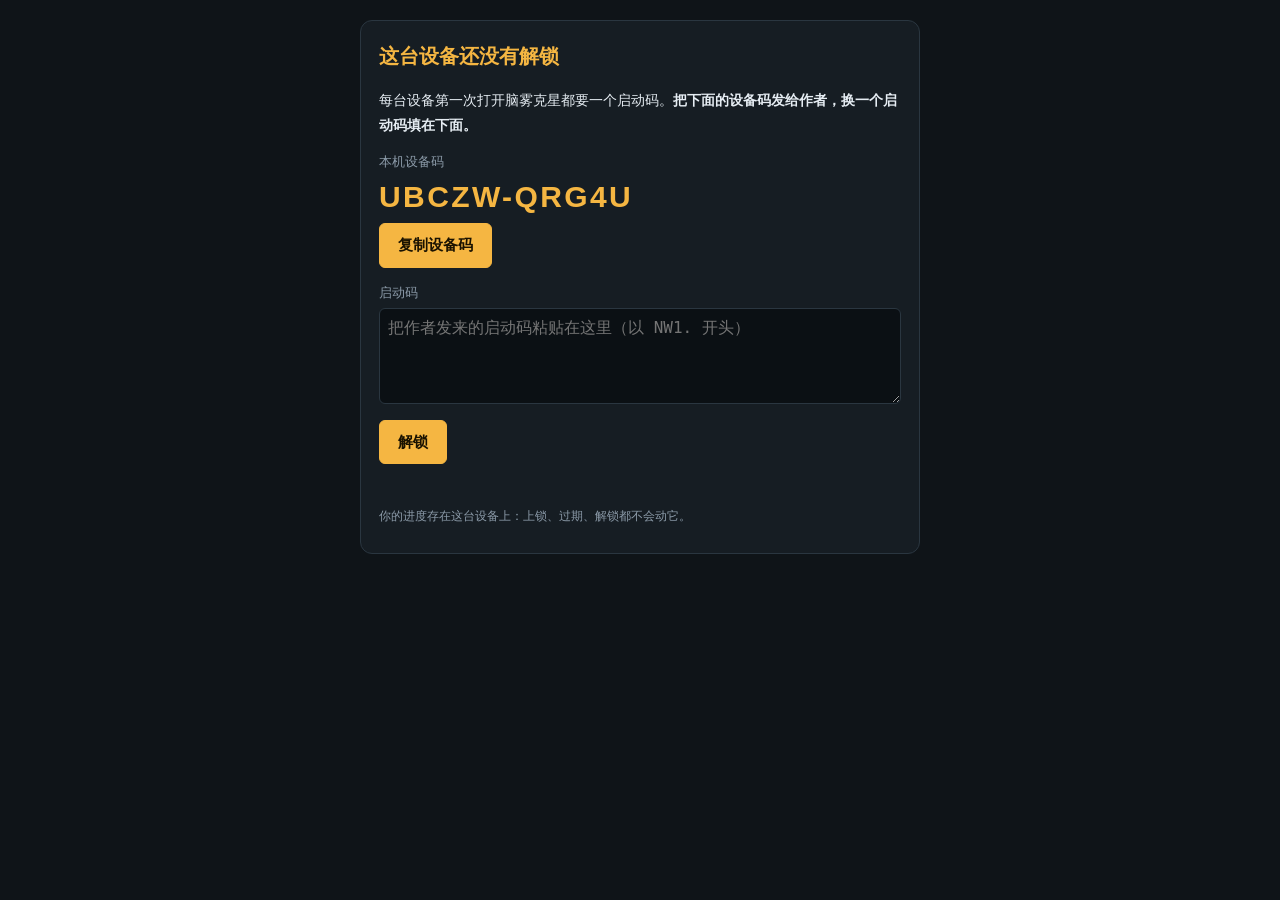
==== commit fbe5439e: "naowu/ 更新到 v0.15：每台设备要作者发的启动码才能打开" ====
--- a/naowu/index.html
+++ b/naowu/index.html
@@ -52,7 +52,7 @@
 <script>
 window.addEventListener('load', function () {
   setTimeout(function () {
-    if (window.__SQUID_READY__) return;
+    if (window.__SQUID_READY__ || window.__SQUID_BOOTED__) return;
     var m = document.querySelector('main');
     if (!m) return;
     m.innerHTML = '<div style="max-width:640px;margin:40px auto;padding:16px 20px;border:1px solid #f5b642;border-radius:10px;background:#161d23;color:#e6edf3;line-height:1.9">'
@@ -72,6 +72,12 @@
 <script src="js/core/range.js"></script>
 <script src="js/engine/bot.js"></script>
 <script src="js/engine/game.js"></script>
+<script src="js/license/code.js"></script>
+<script src="js/license/device.js"></script>
+<script src="js/license/pubkey.js"></script>
+<script src="js/license/verify.js"></script>
+<script src="js/review/hindsight.js"></script>
+<script src="js/review/replay.js"></script>
 <script src="js/review/review.js"></script>
 <script src="js/solver/cfr.js"></script>
 <script src="js/solver/preflop.js"></script>
@@ -94,6 +100,9 @@
 <script src="js/train/variants/showdown.js"></script>
 <script src="js/train/variants/types.js"></script>
 <script src="js/ui/app.js"></script>
+<script src="js/ui/betspot.js"></script>
+<script src="js/ui/boot.js"></script>
+<script src="js/ui/bubble.js"></script>
 <script src="js/ui/cards.js"></script>
 <script src="js/ui/chart.js"></script>
 <script src="js/ui/clearcard.js"></script>
@@ -101,10 +110,14 @@
 <script src="js/ui/contest/verify.js"></script>
 <script src="js/ui/data.js"></script>
 <script src="js/ui/dom.js"></script>
+<script src="js/ui/feltrect.js"></script>
 <script src="js/ui/fx.js"></script>
 <script src="js/ui/leaveguard.js"></script>
+<script src="js/ui/lock.js"></script>
 <script src="js/ui/mobilenav.js"></script>
 <script src="js/ui/progress.js"></script>
+<script src="js/ui/replay/equitypanel.js"></script>
+<script src="js/ui/replay/replay.js"></script>
 <script src="js/ui/review/growth.js"></script>
 <script src="js/ui/review/history.js"></script>
 <script src="js/ui/review/leaks.js"></script>
--- a/naowu/css/style.css
+++ b/naowu/css/style.css
@@ -93,10 +93,13 @@
 .ptable .slot{display:inline-block;width:var(--cw);height:calc(var(--cw)*1.4);border-radius:calc(var(--cw)*.11);border:1px dashed rgba(255,255,255,.16)}
 .ptable .pot-in,.ptable .bet-in{display:flex;align-items:center;white-space:nowrap;font:600 1em/1.4 var(--f-num)}
 .ptable .pot-in{background:rgba(6,14,10,.55);border-radius:99px;padding:.25em .8em .25em .45em}
-.ptable .pot .lbl{margin:0 .35em 0 .5em}
-.ptable .pot b{color:#ffe08a;font-size:1.15em}
+.ptable .pot .lbl,.ptable .ppot .lbl{margin:0 .35em 0 .5em}
+.ptable .pot b,.ptable .ppot b{color:#ffe08a;font-size:1.15em}
 .ptable .pot.done{opacity:.6}
-.ptable .bet b{margin-left:.4em;font-weight:600}
+.ptable .bet b,.ptable .pbet b{margin-left:.4em;font-weight:600}
+/* 量尺（table.js 的 probe）：按最长一档摆出下注标签、底池标签、后手数字的样板，只量大小、不显示 */
+.ptable .probe{position:absolute;left:0;top:0;visibility:hidden;pointer-events:none}
+.ptable .probe>span{position:absolute;left:0;top:0}
 .ptable .seat{display:flex;flex-direction:column;align-items:center}
 .ptable .seat.me{flex-direction:column-reverse}
 .ptable .plate{display:flex;align-items:center;background:rgba(9,13,16,.86);border:1px solid rgba(255,255,255,.12);border-radius:99px;padding:.25em .9em .25em .25em;white-space:nowrap;transition:border-color .2s,box-shadow .2s}
@@ -106,6 +109,7 @@
 .ptable .who b{font-weight:600}
 .ptable .who i{font-style:normal;font-size:.78em;color:var(--muted);letter-spacing:.06em}
 .ptable .stk{font:600 1.05em/1 var(--f-num);color:#ffe08a;margin-left:.6em}
+.ptable .seat .stk{min-width:var(--stkw,0)}
 .ptable .hole{display:flex;--cw:var(--cwo);min-height:calc(var(--cw)*1.4);margin-top:calc(var(--cw)*.12)}
 .ptable .seat.me .hole{--cw:var(--cwh);margin:0 0 calc(var(--cw)*.1)}
 .ptable .hc{display:inline-block}
@@ -117,9 +121,8 @@
 .ptable .seat.folded .plate{opacity:.55}
 .ptable .seat.win .plate{border-color:#3ddc84;box-shadow:0 0 0 3px rgba(61,220,132,.3),0 0 26px rgba(61,220,132,.5)}
 @keyframes ptpulse{50%{box-shadow:0 0 0 7px rgba(245,182,66,.1)}}
-.ptable .say{position:absolute;left:50%;top:72%;z-index:3;background:var(--text);color:#111;font-weight:700;border-radius:99px;padding:.3em .9em;white-space:nowrap;opacity:0;transform:translate(-50%,-50%) scale(.8);transition:opacity .16s,transform .16s;pointer-events:none;box-shadow:0 4px 12px rgba(0,0,0,.45)}
+.ptable .say{position:absolute;left:0;top:0;z-index:3;background:var(--text);color:#111;font-weight:700;border-radius:99px;padding:.3em .9em;white-space:nowrap;opacity:0;transform:translate(-50%,-50%) scale(.8);transition:opacity .16s,transform .16s;pointer-events:none;box-shadow:0 4px 12px rgba(0,0,0,.45)}
 .ptable .say.on{opacity:1;transform:translate(-50%,-50%) scale(1)}
-.ptable .seat.me .say{top:30%}
 .ptable .dbtn span{display:block;width:1.9em;height:1.9em;border-radius:50%;background:#f4f1e8;color:#111;font:700 1em/1.9em var(--f-num);text-align:center;box-shadow:0 2px 4px rgba(0,0,0,.5)}
 .ptable .fly{z-index:4;pointer-events:none}
 .ptable .fly-in{display:block}
@@ -399,5 +402,39 @@
 .xfpreview{background:var(--panel2);border:1px solid var(--accent);border-radius:8px;padding:10px;line-height:1.8}
 .xfpreview>*+*{margin-top:6px}
 .xfreset{gap:8px}
+/* 牌局回放（src/ui/replay/）：控制条每个按钮至少 44 像素高，手机上四个一排不横向滚动 */
+.replay .rphead{display:flex;align-items:baseline;justify-content:space-between;gap:8px;flex-wrap:wrap}
+.replay .rphead h2{margin:0}
+.replay .rpcount{color:var(--muted);font-size:12px}
+.rpsay{font-size:15px;line-height:1.55;min-height:3.1em;padding:6px 0}
+.rpcall{color:var(--accent);font-weight:600;margin:0 0 6px}
+.rpctl{display:grid;grid-template-columns:repeat(4,minmax(0,1fr));gap:8px;margin:6px 0}
+.rpctl button{min-height:44px;padding:6px 4px;min-width:0}
+.rpseek{display:block;width:100%;height:44px;margin:0;padding:0;border:0;background:none;accent-color:var(--accent)}
+.rptoggle{display:flex;align-items:center;gap:8px;min-height:44px;color:var(--text);font-size:14px;cursor:pointer}
+.rptoggle input{width:22px;height:22px;margin:0;accent-color:var(--accent)}
+.rpeq{margin:6px 0;line-height:1.6}
+.rpeq b{color:var(--accent)}
+.rpfoot{margin-top:8px}
+.rpfoot button,.replayask button{min-height:44px}
+.chart .vline{stroke:var(--muted);stroke-width:1;stroke-dasharray:3 4}
+.chart .vlabel{fill:var(--muted)}
+/* 牌桌直接到位的那一刻（回放里往回走、拖进度条）：翻牌、高亮的过渡一律不播（ui/table.js 挂上又立刻摘掉） */
+.ptable.still *,.ptable.still *::before,.ptable.still *::after{transition:none!important}
 /* 系统要求减少动态效果：反馈动效与「更多」面板一律不播，直接停在终态 */
 @media (prefers-reduced-motion:reduce){.stars3 svg,.pill,.evbar .fill,.sheet,.spopt,.chart .pt{animation:none!important}}
+/* 锁屏（v0.15，ui/lock.js）：盖住整页，游戏在解锁之前不启动。不用 inset 简写（旧安卓内核不认），四个方向分开写 */
+.lockscr{position:fixed;top:0;right:0;bottom:0;left:0;z-index:100;background:var(--bg);overflow-y:auto;-webkit-overflow-scrolling:touch;padding:calc(20px + env(safe-area-inset-top,0px)) 16px calc(28px + env(safe-area-inset-bottom,0px))}
+body.locked{overflow:hidden}
+.lockcard{max-width:560px;margin:0 auto;background:var(--panel);border:1px solid var(--line);border-radius:12px;padding:18px 18px 14px;line-height:1.75}
+.lockcard h2{font-size:20px;margin:0 0 6px}
+.lockdevlbl{display:block;color:var(--muted);font-size:13px;margin:14px 0 4px}
+.lockdev{font:700 30px/1.25 var(--f-num);letter-spacing:.08em;color:var(--accent);word-break:break-all;-webkit-user-select:all;user-select:all}
+.lockrow{display:flex;flex-wrap:wrap;gap:10px;align-items:center;margin:8px 0}
+.lockrow button{min-height:44px;padding:8px 18px;font-size:15px}
+.lockcopybox{width:100%;margin-top:6px;font-size:16px}
+.lockinput{font-size:16px;min-height:76px}
+.lockhint{background:rgba(245,182,66,.1);border:1px solid rgba(245,182,66,.45);border-radius:8px;padding:8px 12px;margin:12px 0 0}
+.lockmsg{min-height:1.6em;margin:6px 0;font-weight:600}
+.lockmsg[data-kind=format],.lockmsg[data-kind=device],.lockmsg[data-kind=signature],.lockmsg[data-kind=expired],.lockmsg[data-kind=nocrypto],.lockmsg[data-kind=empty],.lockmsg[data-kind=error]{color:#fca5a5}
+.lockmsg[data-kind=busy]{color:var(--muted)}
--- a/naowu/css/pwa.css
+++ b/naowu/css/pwa.css
@@ -3,6 +3,12 @@
   background:rgba(245,182,66,.1);border:1px solid rgba(245,182,66,.5);border-left:0;border-right:0;font-size:14px;line-height:1.6}
 .pwatiptext{flex:1;min-width:0}
 .pwatipclose{flex:none;width:40px;height:40px;padding:0;border-radius:50%;font-size:22px;line-height:1;background:none;color:var(--muted)}
+/* 新手引导开着时（pwa.js 加 pwatip-over）：提示贴在屏幕顶上、浮在引导的遮罩（z-index 50）之上，不透明底色，不被遮罩压暗；
+   遮罩上沿由 pwa.js 让出提示的高度，引导卡片在下面居中，放不下就在遮罩里滚动。引导关掉就回到上面原来的样子 */
+.pwatip.pwatip-over{position:fixed;top:0;left:0;right:0;z-index:51;margin:0;max-width:none;padding-top:calc(10px + env(safe-area-inset-top,0px));
+  background:linear-gradient(rgba(245,182,66,.12),rgba(245,182,66,.12)),var(--panel);box-shadow:0 6px 18px rgba(0,0,0,.45)}
+.tourmask.pwatour-tip{overflow-y:auto}
+.tourmask.pwatour-tip .tourcard{margin:auto}
 /* 新版本提示：贴在屏幕下方、底栏上沿之上，不挡操作区中间；点了才更新 */
 .pwaupdate{position:fixed;left:50%;bottom:calc(16px + env(safe-area-inset-bottom,0px));transform:translateX(-50%);z-index:40;max-width:calc(100vw - 32px);
   padding:10px 18px;border-radius:99px;background:var(--accent);color:#1a1200;border:0;font-weight:700;box-shadow:0 6px 20px rgba(0,0,0,.5);white-space:nowrap}
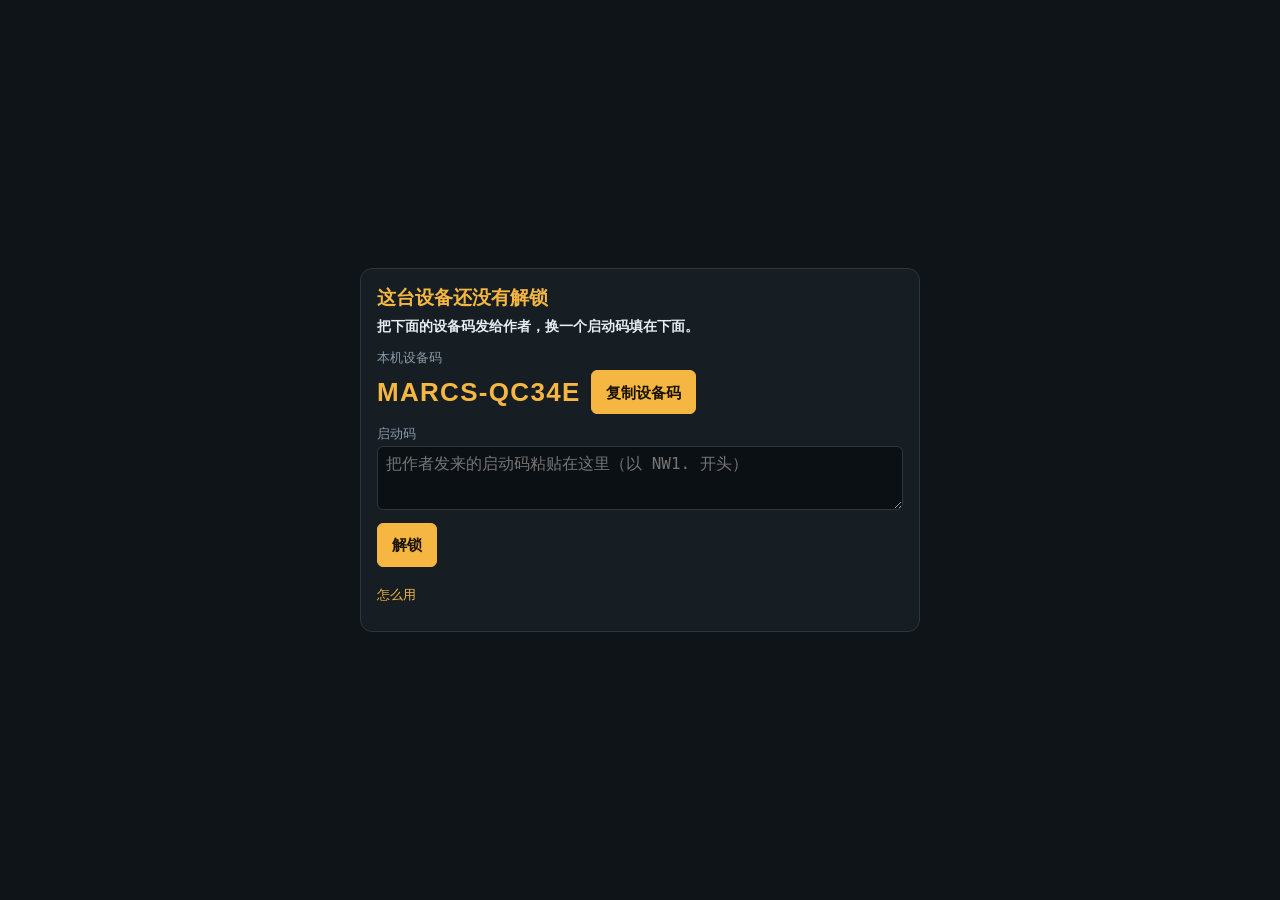
==== commit 2c97df59: "naowu/ 更新到 v0.16：牌局一屏放下，按设备调整画面，新音效" ====
--- a/naowu/index.html
+++ b/naowu/index.html
@@ -115,6 +115,8 @@
 <script src="js/ui/leaveguard.js"></script>
 <script src="js/ui/lock.js"></script>
 <script src="js/ui/mobilenav.js"></script>
+<script src="js/ui/play/heroact.js"></script>
+<script src="js/ui/play/shell.js"></script>
 <script src="js/ui/progress.js"></script>
 <script src="js/ui/replay/equitypanel.js"></script>
 <script src="js/ui/replay/replay.js"></script>
@@ -128,7 +130,10 @@
 <script src="js/ui/services.js"></script>
 <script src="js/ui/settings.js"></script>
 <script src="js/ui/sfx.js"></script>
+<script src="js/ui/sfxsynth.js"></script>
 <script src="js/ui/table.js"></script>
+<script src="js/ui/tablelayout.js"></script>
+<script src="js/ui/viewport.js"></script>
 <script src="js/ui/views/campaign.js"></script>
 <script src="js/ui/views/contest.js"></script>
 <script src="js/ui/views/drill.js"></script>
--- a/naowu/css/style.css
+++ b/naowu/css/style.css
@@ -1,6 +1,8 @@
 /* 脑雾克星的全部样式。
    开发版 index.html 直接引用这个文件；node tools/build.mjs 打包时复制成 dist/脑雾克星/css/style.css。 */
-:root{--bg:#0f1418;--panel:#161d23;--panel2:#1c252d;--line:#2a3640;--text:#e6edf3;--muted:#8b9aa8;--accent:#f5b642;--red:#ef4444;--green:#22c55e;--blue:#3b82f6;--purple:#8b5cf6;--f-num:"Bahnschrift","DIN Alternate","Roboto Condensed","Segoe UI","PingFang SC",sans-serif;--tabh:58px}
+:root{--bg:#0f1418;--panel:#161d23;--panel2:#1c252d;--line:#2a3640;--text:#e6edf3;--muted:#8b9aa8;--accent:#f5b642;--red:#ef4444;--green:#22c55e;--blue:#3b82f6;--purple:#8b5cf6;--f-num:"Bahnschrift","DIN Alternate","Roboto Condensed","Segoe UI","PingFang SC",sans-serif;--tabh:58px;
+  /* 安全区（v0.16 起统一走这四个变量）：刘海、灵动岛、底部横条让出的距离。测试在无头浏览器里把它们换成 iPhone 的真实数值（47/59/62、34），见 tools/uicheck_fit.mjs */
+  --sat:env(safe-area-inset-top,0px);--sab:env(safe-area-inset-bottom,0px);--sal:env(safe-area-inset-left,0px);--sar:env(safe-area-inset-right,0px)}
 *{box-sizing:border-box}
 html,body{margin:0;background:var(--bg);color:var(--text);font:14px/1.5 -apple-system,"Segoe UI","PingFang SC","Microsoft YaHei",sans-serif}
 /* iPhone 横屏时不自动放大字号 */
@@ -20,8 +22,8 @@
 .muted{color:var(--muted)}
 .small{font-size:12px}
 .mono{font-family:ui-monospace,Consolas,monospace}
-/* 安全区（env(safe-area-inset-*)）：iPhone 全屏模式下顶栏让出刘海和状态栏，横屏时左右也让出；没有刘海的设备上这些都是 0 */
-header{display:flex;align-items:center;gap:16px;padding:calc(10px + env(safe-area-inset-top,0px)) calc(16px + env(safe-area-inset-right,0px)) 10px calc(16px + env(safe-area-inset-left,0px));border-bottom:1px solid var(--line);background:var(--panel);position:sticky;top:0;z-index:5}
+/* 安全区（--sat/--sab/--sal/--sar，即 env(safe-area-inset-*)）：iPhone 全屏模式下顶栏让出刘海和状态栏，横屏时左右也让出；没有刘海的设备上这些都是 0 */
+header{display:flex;align-items:center;gap:16px;padding:calc(10px + var(--sat)) calc(16px + var(--sar)) 10px calc(16px + var(--sal));border-bottom:1px solid var(--line);background:var(--panel);position:sticky;top:0;z-index:5}
 header nav{display:flex;gap:4px;flex-wrap:wrap}
 header nav button{border-radius:20px}
 header nav button.active{background:var(--accent);color:#1a1200;border-color:var(--accent)}
@@ -30,7 +32,7 @@
 @media (min-width:701px) and (max-width:1400px){header h1 .muted{display:none}}
 .sfxbtn.on{border-color:var(--accent);color:var(--accent)}
 .toast{position:fixed;bottom:20px;left:50%;transform:translateX(-50%);background:#111;border:1px solid var(--accent);padding:8px 14px;border-radius:8px;z-index:99;max-width:80vw}
-main{padding:14px calc(16px + env(safe-area-inset-right,0px)) 60px calc(16px + env(safe-area-inset-left,0px));max-width:1500px;margin:0 auto}
+main{padding:14px calc(16px + var(--sar)) 60px calc(16px + var(--sal));max-width:1500px;margin:0 auto}
 .view{display:none}.view.active{display:block}
 .row{display:flex;gap:10px;flex-wrap:wrap;align-items:center}
 .cols{display:grid;grid-template-columns:380px 1fr;gap:14px;align-items:start}
@@ -199,15 +201,16 @@
 /* 手机布局的底部导航与「更多」面板（src/ui/mobilenav.js）：电脑宽度下整块不出现 */
 .tabbar,.sheet,.sheetmask{display:none}
 .ico svg{display:block;width:22px;height:22px;fill:none;stroke:currentColor;stroke-width:1.8;stroke-linecap:round;stroke-linejoin:round}
-@media (max-width:700px){
-  header{flex-wrap:wrap;gap:8px;padding:calc(8px + env(safe-area-inset-top,0px)) calc(10px + env(safe-area-inset-right,0px)) 8px calc(10px + env(safe-area-inset-left,0px))}
+/* 手机布局：竖屏窄屏，或者横过来的手机（高度不到 500 像素，v0.16） */
+@media (max-width:700px),(max-height:500px){
+  header{flex-wrap:wrap;gap:8px;padding:calc(8px + var(--sat)) calc(10px + var(--sar)) 8px calc(10px + var(--sal))}
   header nav,header .hdrsound{display:none}
-  .toast{bottom:calc(var(--tabh) + env(safe-area-inset-bottom,0px) + 12px)}
-  .tabbar{display:grid;grid-template-columns:repeat(5,1fr);position:fixed;left:0;right:0;bottom:0;z-index:20;height:calc(var(--tabh) + env(safe-area-inset-bottom,0px));padding:5px calc(4px + env(safe-area-inset-right,0px)) env(safe-area-inset-bottom,0px) calc(4px + env(safe-area-inset-left,0px));background:var(--panel);border-top:1px solid var(--line)}
+  .toast{bottom:calc(var(--tabh) + var(--sab) + 12px)}
+  .tabbar{display:grid;grid-template-columns:repeat(5,1fr);position:fixed;left:0;right:0;bottom:0;z-index:20;height:calc(var(--tabh) + var(--sab));padding:5px calc(4px + var(--sar)) var(--sab) calc(4px + var(--sal));background:var(--panel);border-top:1px solid var(--line)}
   .tabbar button{display:flex;flex-direction:column;align-items:center;justify-content:center;gap:3px;background:none;border:0;border-radius:10px;padding:0;height:calc(var(--tabh) - 10px);font-size:11px;line-height:1;color:var(--muted)}
   .tabbar button.on{color:var(--accent)}
   .sheetmask.open{display:block;position:fixed;left:0;right:0;top:0;bottom:0;z-index:18;background:rgba(0,0,0,.55)}
-  .sheet.open{display:block;position:fixed;left:0;right:0;bottom:calc(var(--tabh) + env(safe-area-inset-bottom,0px));z-index:19;background:var(--panel);border:1px solid var(--line);border-bottom:0;border-radius:16px 16px 0 0;padding:8px calc(14px + env(safe-area-inset-right,0px)) 14px calc(14px + env(safe-area-inset-left,0px));box-shadow:0 -12px 32px rgba(0,0,0,.45);animation:fxsheet .22s ease-out both}
+  .sheet.open{display:block;position:fixed;left:0;right:0;bottom:calc(var(--tabh) + var(--sab));z-index:19;background:var(--panel);border:1px solid var(--line);border-bottom:0;border-radius:16px 16px 0 0;padding:8px calc(14px + var(--sar)) 14px calc(14px + var(--sal));box-shadow:0 -12px 32px rgba(0,0,0,.45);animation:fxsheet .22s ease-out both}
   @keyframes fxsheet{from{transform:translateY(100%)}to{transform:none}}
   .sheet .grip{width:40px;height:4px;border-radius:2px;background:var(--line);margin:0 auto 10px}
   .sheetgrid{display:grid;grid-template-columns:repeat(3,1fr);gap:8px}
@@ -228,7 +231,7 @@
   header nav{gap:3px}
   header nav button{padding:4px 9px;font-size:12px}
   /* 底部留出底栏的高度（含安全区）再加 24 像素，最后一行内容和按钮不被底栏挡住 */
-  main{padding:10px calc(8px + env(safe-area-inset-right,0px)) calc(var(--tabh) + env(safe-area-inset-bottom,0px) + 24px) calc(8px + env(safe-area-inset-left,0px))}
+  main{padding:10px calc(8px + var(--sar)) calc(var(--tabh) + var(--sab) + 24px) calc(8px + var(--sal))}
   .grid13{gap:1px}
   .grid13 .cell{font-size:8px}
   .cards{--cw:28px}
@@ -423,18 +426,165 @@
 .ptable.still *,.ptable.still *::before,.ptable.still *::after{transition:none!important}
 /* 系统要求减少动态效果：反馈动效与「更多」面板一律不播，直接停在终态 */
 @media (prefers-reduced-motion:reduce){.stars3 svg,.pill,.evbar .fill,.sheet,.spopt,.chart .pt{animation:none!important}}
-/* 锁屏（v0.15，ui/lock.js）：盖住整页，游戏在解锁之前不启动。不用 inset 简写（旧安卓内核不认），四个方向分开写 */
-.lockscr{position:fixed;top:0;right:0;bottom:0;left:0;z-index:100;background:var(--bg);overflow-y:auto;-webkit-overflow-scrolling:touch;padding:calc(20px + env(safe-area-inset-top,0px)) 16px calc(28px + env(safe-area-inset-bottom,0px))}
+/* 锁屏的样式在 lock.css（v0.16） */
+
+/* 按设备调整画面（v0.16）。接在 style.css 后面（打包时两份样式表拼成一份 css/style.css），只管版面结构：
+   配色、字体、牌面、牌桌材质全在 style.css，这里一样都不改。
+   判断设备只用媒体查询（宽、高）和 viewport.js 量出来的可用高度，不看浏览器标识。
+   断点：手机竖屏 ≤700 宽；手机横屏 = 高度 ≤500（底栏改成竖在左边）；宽屏 ≥1000 宽且高度 >500（牌局页的记录一栏并排放在牌桌右边）。 */
+
+/* ---------------------------------------------------------------- 所有页面：点得到、看得清 */
+/* 按钮至少 44×44（苹果的最小触控尺寸），正文至少 13 像素 */
+button{min-height:44px;min-width:44px}
+.small,label,.note,.kv,.log,pre.review,table.tbl,.legend,.hand-log-item,.crumbs button,.chartlegend,.rpcount,textarea,.pcard .pid,.cmp .box .lbl,
+.evidence,.evidence h4,.clear .eb,.sheetgrid button{font-size:13px}
+/* 手机上（窄屏、横屏或触屏）输入框、下拉框、文本框仍是 16 像素：iPhone 点小于 16 像素的输入框会整页放大（上面那条 13 像素不能盖过它） */
+@media (max-width:700px),(max-height:500px),(pointer:coarse){input,select,textarea{font-size:16px}}
+/* 几处单独写了 40 像素高的按钮（速算题型、复盘四个签、变式题型）：一律 44 */
+.sptypes button,.rvtabs button,.vxtypes button{min-height:44px}
+/* 电脑、平板横屏：除了牌局页，内容区限制在易读的宽度里居中，不把手机版拉宽 */
+main{max-width:1180px}
+@media (min-width:1600px){main{max-width:1280px}}
+
+/* ---------------------------------------------------------------- 手机横屏：底栏竖在左边，不占本来就不多的高度 */
+@media (max-height:500px) and (min-width:560px){
+  .tabbar{top:0;bottom:0;right:auto;width:calc(64px + var(--sal));height:auto;grid-template-columns:1fr;grid-template-rows:repeat(5,minmax(44px,1fr));
+    padding:calc(4px + var(--sat)) 0 calc(4px + var(--sab)) var(--sal);border-top:0;border-right:1px solid var(--line)}
+  .tabbar button{height:auto;min-height:44px}
+  body{padding-left:calc(64px + var(--sal))}
+  header{padding-left:10px}
+  main{padding:10px calc(10px + var(--sar)) calc(16px + var(--sab)) 10px}
+  .sheet.open{left:calc(64px + var(--sal));bottom:0;padding-bottom:calc(14px + var(--sab))}
+  .toast{bottom:calc(var(--sab) + 12px)}
+}
+
+/* ---------------------------------------------------------------- 自由牌局：一屏放下（views/play.js、play/shell.js） */
+/* 页面占满一屏：上面牌桌（按剩下的高度缩放，tablelayout.js），下面固定高度的操作区；页面本身不上下滚 */
+body.playfit main{max-width:1640px;padding-top:8px;padding-bottom:0}
+:root{--dockh:104px}
+.playwrap{position:relative;display:grid;grid-template-columns:minmax(0,1fr);grid-template-rows:minmax(0,1fr) auto;gap:8px;margin-bottom:calc(var(--sab) + 8px);
+  height:calc(100vh - 140px);height:var(--playh,calc(100vh - 140px))}
+.playstage{position:relative;grid-row:1;grid-column:1;min-height:0;min-width:0}
+.ptable.fit{height:100%;max-width:none;margin:0;display:flex;align-items:center;justify-content:center}
+.ptable.fit .rail{flex:none}
+.playdock{grid-row:2;grid-column:1;height:var(--dockh);min-width:0;display:flex;flex-direction:column;justify-content:center}
+.playdock .actions{margin:0}
+.playact .betrange{height:44px}
+.playact .betamt input[type=number]{min-height:44px}
+.playdock .dockmsg{font-size:14px}
+.playdock .result{font-size:14px;line-height:1.45;max-height:4.4em;overflow:auto}
+.playdock .overbtns{display:flex;gap:8px;flex-wrap:wrap}
+.playwrap.replaying .playdock{height:auto;min-height:calc(var(--dockh) + 24px)}
+/* 牌桌左上角「桌子」、右上角「记录」：毡面圆角外面的空处，座位和下注不会摆到那里（uicheck_fit 量着） */
+.tblbtn{position:absolute;top:0;z-index:6;min-width:52px;height:44px;padding:0 10px;border-radius:12px;background:rgba(9,13,16,.82);font-size:14px}
+.tbset{left:0}.tblog{right:0}
+.playwrap.setopen .tblbtn{visibility:hidden}   /* 不用 display:none：牌桌摆座位时要让开它们的位置（tablelayout.js），弹层开着时也得量得到 */
+/* 桌子设置弹层：盖在牌桌上，里面自己滚；开桌之前一直摊开（没有 ×） */
+.playsheet{display:none;position:absolute;left:0;right:0;top:0;bottom:0;z-index:7;max-width:620px;margin:0 auto;overflow:auto;-webkit-overflow-scrolling:touch;
+  background:var(--panel);border:1px solid var(--line);border-radius:12px;padding:10px 12px;flex-direction:column;gap:8px}
+.playwrap.setopen .playsheet{display:flex}
+.playwrap:not(.started) .playsheet .sheetx{display:none}
+.sheethead,.sidehead{display:flex;align-items:center;justify-content:space-between;gap:8px}
+.sheethead h2,.sidehead h2{margin:0}
+.sheetx{border-radius:50%;font-size:20px;line-height:1;padding:0}
+.sheetbody{display:flex;flex-direction:column;gap:4px}
+.tablefields,.botfields{display:grid;grid-template-columns:repeat(auto-fill,minmax(130px,1fr));gap:4px 10px}
+.tablefields select,.tablefields input,.botfields select{width:100%;min-height:44px}
+.sheetfoot{display:flex;align-items:center;justify-content:space-between;gap:10px;flex-wrap:wrap;margin-top:auto}
+/* 「回放要用这张牌桌」那一问：盖在牌桌中间，操作区原样留着 */
+.stagepop{position:absolute;left:8px;right:8px;top:50%;transform:translateY(-50%);z-index:7;max-width:560px;margin:0 auto;box-shadow:0 12px 32px rgba(0,0,0,.5)}
+/* 记录一栏：本手记录、文字复盘、回放的胜率折线。窄屏时和牌桌占同一格、盖在上面，点「记录」才出来 */
+.playside{display:none;grid-row:1;grid-column:1;z-index:8;min-height:0;min-width:0;flex-direction:column;gap:6px;
+  background:var(--panel);border:1px solid var(--line);border-radius:12px;padding:8px 10px}
+.playwrap.sideopen .playside{display:flex}
+.sidebody{flex:1;min-height:0;overflow:auto;-webkit-overflow-scrolling:touch}
+.playside .log{max-height:none}
+.playwrap[data-side=replay] .sidelog,.playwrap[data-side=replay] .playreview{display:none}
+.playwrap[data-side=log] .playchart{display:none}
+.rpside[data-reveal="1"] .rpsidehint,.playchart[data-reveal="1"] .rpsidehint{display:none}
+.rpside>*+*{margin-top:8px}
+/* 回放的控制区：上面一块文字（放不下在块里滚），下面两排按钮 */
+.playdock .replay{padding:0;border:0;background:none;display:flex;flex-direction:column;gap:6px}
+.replay .rptext{height:72px;overflow:auto;-webkit-overflow-scrolling:touch;font-size:14px;line-height:1.5}
+.replay[data-reveal="1"] .rptext{height:96px}
+.replay .rptext .rphead{display:inline;margin-right:6px}
+.replay .rptext .rphead h2{display:none}
+.replay .rpsay{display:inline;font-size:14px;min-height:0;padding:0}
+.replay .rpcall{margin:2px 0 0}
+.replay .rpctl{margin:0}
+.rpseekrow{display:flex;align-items:center;gap:8px;min-width:0}
+.rpseekrow .rpseek{flex:1;min-width:60px;width:auto}
+.rpseekrow .rptoggle{flex:none;white-space:nowrap}
+.rpseekrow .rpfoot{margin:0;flex:none}
+
+/* 宽屏（电脑、平板横屏）：记录一栏并排放在牌桌右边，一直看得见；操作区一排放下 */
+@media (min-width:1000px) and (min-height:501px){
+  .playwrap{grid-template-columns:minmax(0,1fr) clamp(300px,26vw,400px)}
+  .playside{display:flex;grid-column:2;grid-row:1 / span 2;z-index:auto}
+  .tblog,.playside .sheetx{display:none}
+  .playdock .playact{flex-wrap:wrap}
+}
+@media (min-width:701px) and (min-height:501px){
+  .replay .rptext .rphead h2{display:inline;font-size:14px;margin-right:6px}
+  .replay .rpctl{grid-template-columns:repeat(4,minmax(0,140px))}
+}
+
+/* 手机竖屏和手机横屏：牌局页把顶栏收起来（底栏上「牌局」亮着，知道在哪），给牌桌多留一行 */
+@media (max-width:700px),(max-height:500px){
+  body.playfit header{display:none}
+  body.playfit main{padding-top:calc(6px + var(--sat))}
+  .playwrap{gap:6px}
+  :root{--dockh:152px}
+  .playdock .playact{gap:6px}
+  .playact .quick button,.playact .betamt input{min-height:44px}
+  .playact .heroact button.big{min-height:48px}
+  .replay .rpctl{gap:6px}
+  .rpctl button{font-size:14px}
+  .replay .rptext{height:64px;font-size:13px}
+  .replay[data-reveal="1"] .rptext{height:84px}
+  .replay .rpsay{font-size:13px}
+}
+/* 手机竖屏：底栏本身已经让出了底部横条，牌局区域不用再让 */
+@media (max-width:700px) and (min-height:501px){.playwrap{margin-bottom:0}}
+/* 手机横屏：操作区放在牌桌右边一栏，记录一栏盖在牌桌上 */
+@media (max-height:500px) and (min-width:560px){
+  .playwrap{grid-template-columns:minmax(0,1fr) clamp(262px,38vw,330px);grid-template-rows:minmax(0,1fr);margin-bottom:var(--sab)}
+  .playact .quick{gap:4px}
+  body.playfit main{padding-bottom:0}
+  .playdock{grid-row:1;grid-column:2;height:auto;min-height:0;overflow:auto;-webkit-overflow-scrolling:touch;justify-content:flex-start}
+  .playwrap.replaying .playdock{min-height:0}
+  .playdock .replay{min-height:100%}
+  .replay .rptext,.replay[data-reveal="1"] .rptext{height:auto;flex:1 1 0;min-height:96px}
+  .rpseekrow{flex-wrap:wrap}
+  .rpseekrow .rpseek{flex-basis:100%}
+}
+
+/* 锁屏的样式（v0.16 从 style.css 拆出来；打包时接在 style.css、layout.css 后面拼成一份 css/style.css） */
+/* 锁屏（v0.15，ui/lock.js）：盖住整页，游戏在解锁之前不启动。不用 inset 简写（旧安卓内核不认），四个方向分开写。
+   v0.16 一屏放下：设备码、复制、粘贴框、解锁在所有手机、平板、电脑和各种打开方式（含微信里）下同时看得见；次要的说明收进「怎么用」；手机横屏左右两栏 */
+.lockscr{position:fixed;top:0;right:0;bottom:0;left:0;z-index:100;background:var(--bg);overflow-y:auto;-webkit-overflow-scrolling:touch;display:flex;flex-direction:column;
+  padding:calc(12px + var(--sat)) calc(12px + var(--sar)) calc(12px + var(--sab)) calc(12px + var(--sal))}
 body.locked{overflow:hidden}
-.lockcard{max-width:560px;margin:0 auto;background:var(--panel);border:1px solid var(--line);border-radius:12px;padding:18px 18px 14px;line-height:1.75}
-.lockcard h2{font-size:20px;margin:0 0 6px}
-.lockdevlbl{display:block;color:var(--muted);font-size:13px;margin:14px 0 4px}
-.lockdev{font:700 30px/1.25 var(--f-num);letter-spacing:.08em;color:var(--accent);word-break:break-all;-webkit-user-select:all;user-select:all}
-.lockrow{display:flex;flex-wrap:wrap;gap:10px;align-items:center;margin:8px 0}
-.lockrow button{min-height:44px;padding:8px 18px;font-size:15px}
+.lockcard{width:100%;max-width:560px;margin:auto;background:var(--panel);border:1px solid var(--line);border-radius:12px;padding:14px 16px;line-height:1.55}
+.lockcard h2{font-size:19px;margin:0 0 4px}
+.lockcard p{margin:4px 0}
+.lockdevlbl{display:block;color:var(--muted);font-size:13px;margin:10px 0 2px}
+.lockdevrow{display:flex;flex-wrap:wrap;align-items:center;gap:6px 10px}
+.lockdev{font:700 26px/1.2 var(--f-num);letter-spacing:.05em;color:var(--accent);word-break:break-all;-webkit-user-select:all;user-select:all}
+.lockrow{display:flex;flex-wrap:wrap;gap:6px 12px;align-items:center;margin:6px 0}
+.lockcard button{min-height:44px;padding:8px 14px;font-size:15px}
+.lockcopied:empty{display:none}
 .lockcopybox{width:100%;margin-top:6px;font-size:16px}
-.lockinput{font-size:16px;min-height:76px}
-.lockhint{background:rgba(245,182,66,.1);border:1px solid rgba(245,182,66,.45);border-radius:8px;padding:8px 12px;margin:12px 0 0}
-.lockmsg{min-height:1.6em;margin:6px 0;font-weight:600}
+.lockinput{font-size:16px;min-height:64px;height:64px}
+.lockhint{background:rgba(245,182,66,.1);border:1px solid rgba(245,182,66,.45);border-radius:8px;padding:6px 10px;margin:10px 0 0;font-size:14px}
+.lockmsg{flex:1;min-width:8em;margin:0;font-weight:600}
+.lockmsg:empty{display:none}
 .lockmsg[data-kind=format],.lockmsg[data-kind=device],.lockmsg[data-kind=signature],.lockmsg[data-kind=expired],.lockmsg[data-kind=nocrypto],.lockmsg[data-kind=empty],.lockmsg[data-kind=error]{color:#fca5a5}
 .lockmsg[data-kind=busy]{color:var(--muted)}
+.lockmore{margin-top:6px;color:var(--muted);font-size:13px}
+.lockmore summary{cursor:pointer;color:var(--accent);min-height:44px;display:flex;align-items:center}
+@media (max-height:500px) and (min-width:560px){
+  .lockcard{max-width:900px;display:grid;grid-template-columns:1fr 1fr;gap:0 18px}
+  .lockcard h2{font-size:17px}
+  .lockdev{font-size:24px}
+}
--- a/naowu/css/pwa.css
+++ b/naowu/css/pwa.css
@@ -1,16 +1,16 @@
 /* 脑雾克星 · 网页应用专用的样式（安装提示、新版本提示）。只在 dist/pwa/ 里有，颜色沿用 style.css 的变量。 */
-.pwatip{display:flex;align-items:center;gap:10px;margin:8px auto 0;max-width:1500px;padding:10px calc(12px + env(safe-area-inset-right,0px)) 10px calc(12px + env(safe-area-inset-left,0px));
+.pwatip{display:flex;align-items:center;gap:10px;margin:8px auto 0;max-width:1500px;padding:10px calc(12px + var(--sar,0px)) 10px calc(12px + var(--sal,0px));
   background:rgba(245,182,66,.1);border:1px solid rgba(245,182,66,.5);border-left:0;border-right:0;font-size:14px;line-height:1.6}
 .pwatiptext{flex:1;min-width:0}
 .pwatipclose{flex:none;width:40px;height:40px;padding:0;border-radius:50%;font-size:22px;line-height:1;background:none;color:var(--muted)}
 /* 新手引导开着时（pwa.js 加 pwatip-over）：提示贴在屏幕顶上、浮在引导的遮罩（z-index 50）之上，不透明底色，不被遮罩压暗；
    遮罩上沿由 pwa.js 让出提示的高度，引导卡片在下面居中，放不下就在遮罩里滚动。引导关掉就回到上面原来的样子 */
-.pwatip.pwatip-over{position:fixed;top:0;left:0;right:0;z-index:51;margin:0;max-width:none;padding-top:calc(10px + env(safe-area-inset-top,0px));
+.pwatip.pwatip-over{position:fixed;top:0;left:0;right:0;z-index:51;margin:0;max-width:none;padding-top:calc(10px + var(--sat,0px));
   background:linear-gradient(rgba(245,182,66,.12),rgba(245,182,66,.12)),var(--panel);box-shadow:0 6px 18px rgba(0,0,0,.45)}
 .tourmask.pwatour-tip{overflow-y:auto}
 .tourmask.pwatour-tip .tourcard{margin:auto}
 /* 新版本提示：贴在屏幕下方、底栏上沿之上，不挡操作区中间；点了才更新 */
-.pwaupdate{position:fixed;left:50%;bottom:calc(16px + env(safe-area-inset-bottom,0px));transform:translateX(-50%);z-index:40;max-width:calc(100vw - 32px);
+.pwaupdate{position:fixed;left:50%;bottom:calc(16px + var(--sab,0px));transform:translateX(-50%);z-index:40;max-width:calc(100vw - 32px);
   padding:10px 18px;border-radius:99px;background:var(--accent);color:#1a1200;border:0;font-weight:700;box-shadow:0 6px 20px rgba(0,0,0,.5);white-space:nowrap}
 .pwaupdate:disabled{opacity:.8}
-@media (max-width:700px){.pwaupdate{bottom:calc(var(--tabh) + env(safe-area-inset-bottom,0px) + 10px)}}
+@media (max-width:700px){.pwaupdate{bottom:calc(var(--tabh) + var(--sab,0px) + 10px)}}
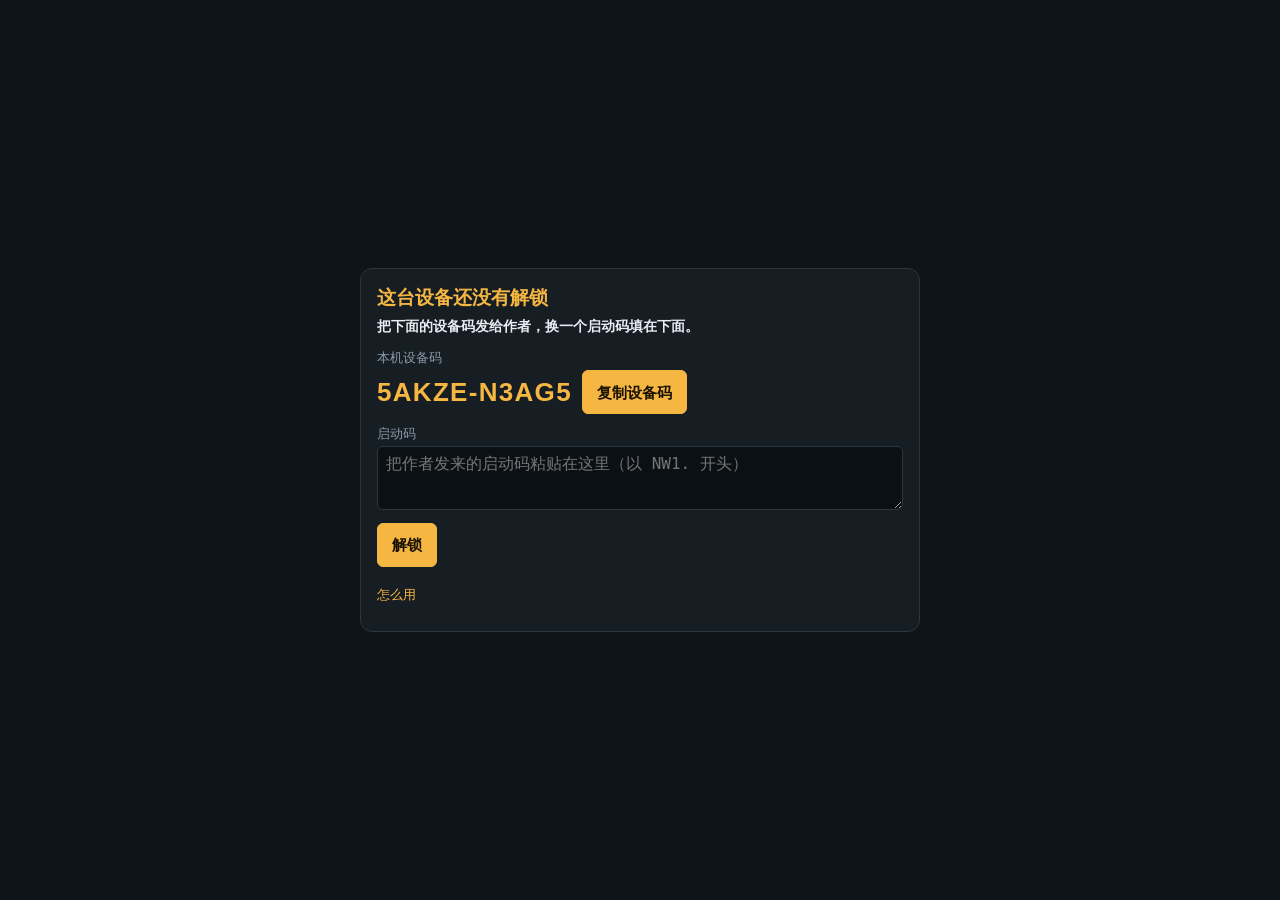
==== commit f36e5500: "naowu/ 更新到 v0.17：我的提高建议" ====
--- a/naowu/index.html
+++ b/naowu/index.html
@@ -84,6 +84,10 @@
 <script src="js/solver/squid.js"></script>
 <script src="js/solver/tree.js"></script>
 <script src="js/solver/worker.js"></script>
+<script src="js/train/advice/index.js"></script>
+<script src="js/train/advice/rules.js"></script>
+<script src="js/train/advice/snapshot.js"></script>
+<script src="js/train/advice/text.js"></script>
 <script src="js/train/kuhn.js"></script>
 <script src="js/train/notebook.js"></script>
 <script src="js/train/puzzles.js"></script>
@@ -120,6 +124,8 @@
 <script src="js/ui/progress.js"></script>
 <script src="js/ui/replay/equitypanel.js"></script>
 <script src="js/ui/replay/replay.js"></script>
+<script src="js/ui/review/advice.js"></script>
+<script src="js/ui/review/advicego.js"></script>
 <script src="js/ui/review/growth.js"></script>
 <script src="js/ui/review/history.js"></script>
 <script src="js/ui/review/leaks.js"></script>
--- a/naowu/css/style.css
+++ b/naowu/css/style.css
@@ -525,6 +525,11 @@
   .playdock .playact{flex-wrap:wrap}
 }
 @media (min-width:701px) and (min-height:501px){
+  /* 操作区在牌桌正下方居中（v0.17）：牌桌靠牌桌区的下沿摆，操作区的内容贴着上沿、左右居中（牌桌本来就在这一栏里居中） */
+  .ptable.fit{align-items:flex-end}
+  .playdock{justify-content:flex-start}
+  .playdock .playact{justify-content:center}
+  .playdock .playact .result{text-align:center}
   .replay .rptext .rphead h2{display:inline;font-size:14px;margin-right:6px}
   .replay .rpctl{grid-template-columns:repeat(4,minmax(0,140px))}
 }
@@ -558,6 +563,32 @@
   .rpseekrow{flex-wrap:wrap}
   .rpseekrow .rpseek{flex-basis:100%}
 }
+
+/* ---------------------------------------------------------------- 提高建议（v0.17，review/advice.js；闯关页顶上那一行） */
+/* 复盘页五个签：一排放下，窄屏时字可以折成两行（按钮仍是 44 高） */
+.rvtabs{grid-template-columns:repeat(5,minmax(0,1fr));max-width:800px}
+.rvtabs button{white-space:normal;word-break:keep-all;overflow-wrap:anywhere}
+.advlist{display:grid;grid-template-columns:minmax(0,1fr);gap:10px}
+@media (min-width:900px){.advlist{grid-template-columns:repeat(3,minmax(0,1fr))}}
+.advitem{background:var(--panel2);border:1px solid var(--line);border-radius:10px;padding:10px;min-width:0;display:flex;flex-direction:column;gap:6px}
+.advitem .actions{margin:0}
+.advhead{display:flex;align-items:baseline;gap:8px;flex-wrap:wrap;min-width:0}
+.advno{flex:none;width:24px;height:24px;border-radius:50%;background:var(--accent);color:#1a1200;font:700 14px/24px var(--f-num);text-align:center}
+.advtitle{font-size:15px;line-height:1.4;min-width:0;overflow-wrap:anywhere}
+.advbasis{line-height:1.5}
+.advhow summary{cursor:pointer;color:var(--accent);font-size:13px;min-height:44px;display:flex;align-items:center}
+.advhow>div{margin:4px 0;line-height:1.6;overflow-wrap:anywhere}
+.advhow:not([open])>div{display:none}   /* 新内核里收起的 details 内容仍占着布局位置（只是不画），量「最低元素」时会算进去 */
+.advrow{display:flex;align-items:center;justify-content:space-between;gap:10px;padding:6px 0;border-top:1px solid var(--line)}
+.advrow .small{flex:1;min-width:0;line-height:1.5}
+.advrow button{flex:none}
+.advcmp{font-size:13px;line-height:1.6}
+.advnone{margin:8px 0;line-height:1.6}
+.advempty{margin-top:6px}
+.advline{display:flex;align-items:center;justify-content:space-between;gap:10px;flex-wrap:wrap;margin-bottom:10px}
+.advline .advlinetext{flex:1 1 260px;min-width:0;line-height:1.5}
+.advlinebtns{display:flex;gap:8px;flex-wrap:wrap}
+@media (max-width:420px){.advrow{flex-direction:column;align-items:stretch}.advrow button{align-self:flex-start}}
 
 /* 锁屏的样式（v0.16 从 style.css 拆出来；打包时接在 style.css、layout.css 后面拼成一份 css/style.css） */
 /* 锁屏（v0.15，ui/lock.js）：盖住整页，游戏在解锁之前不启动。不用 inset 简写（旧安卓内核不认），四个方向分开写。
